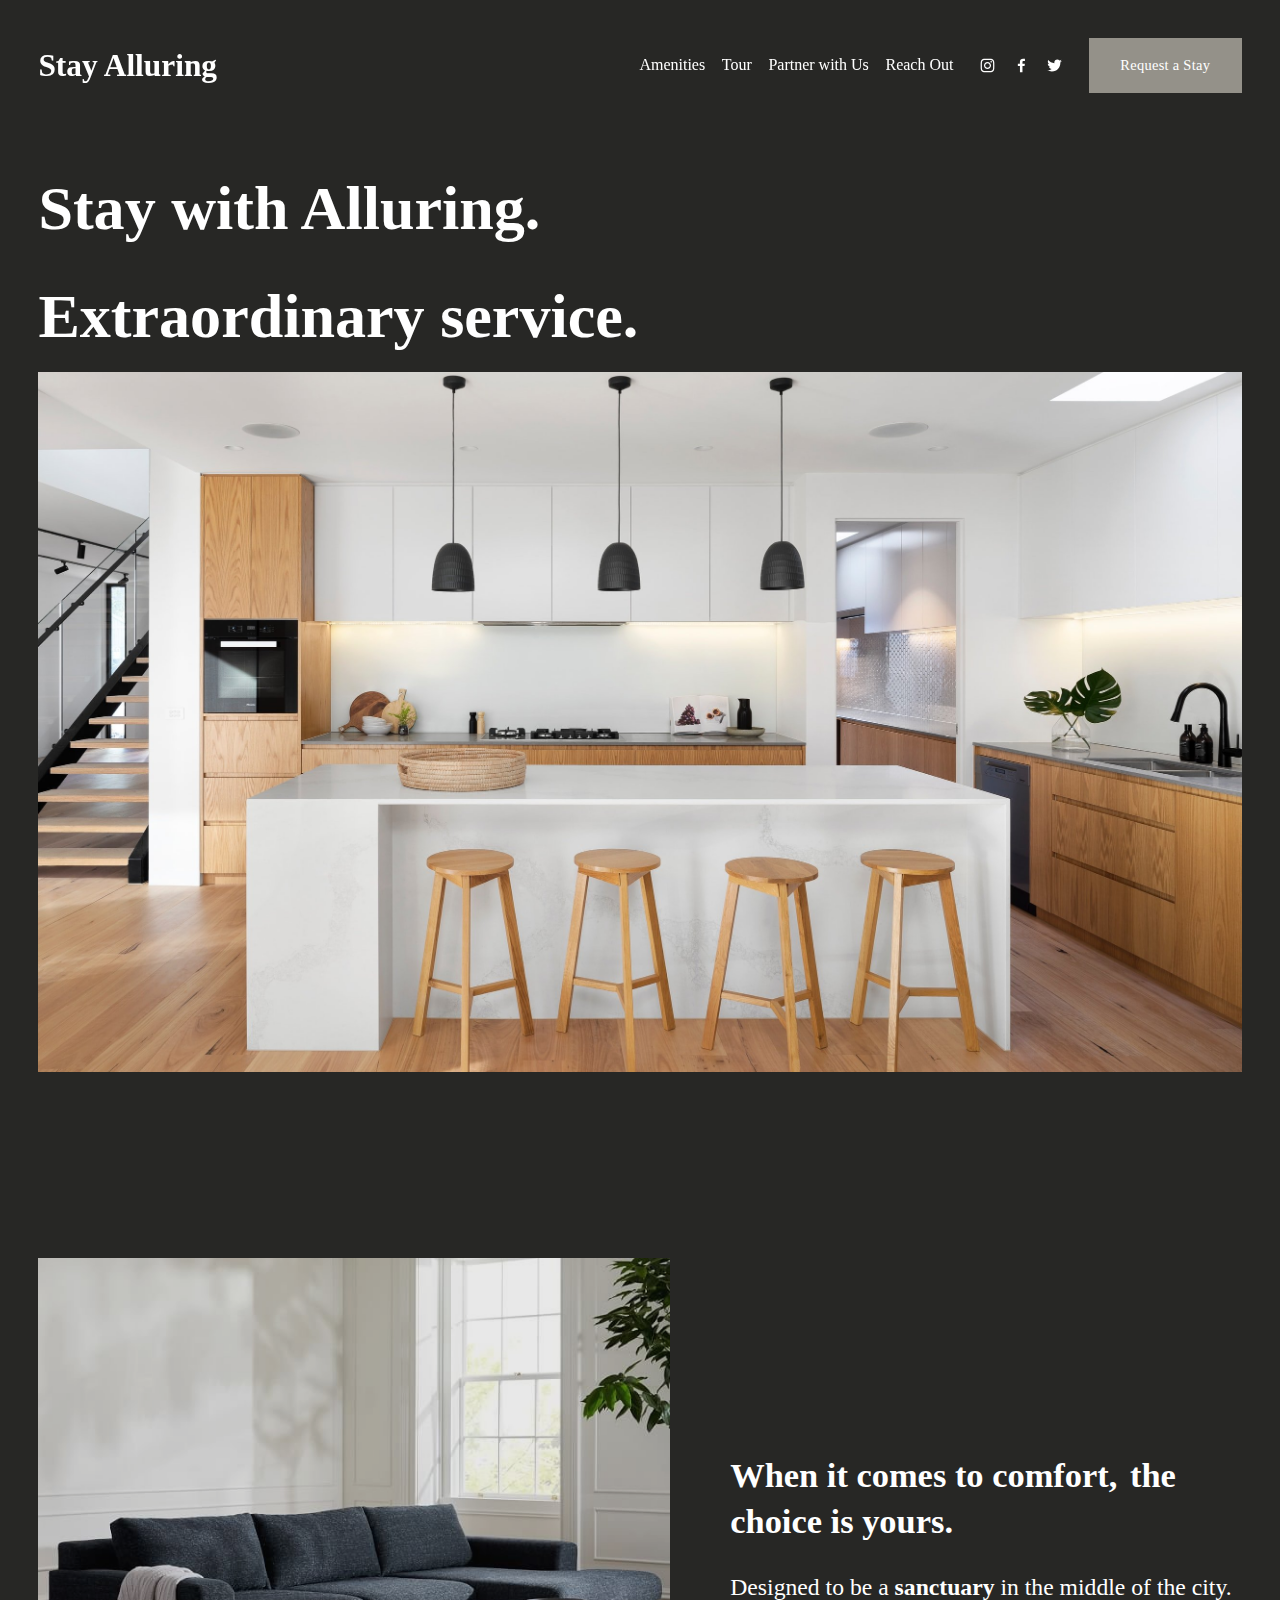
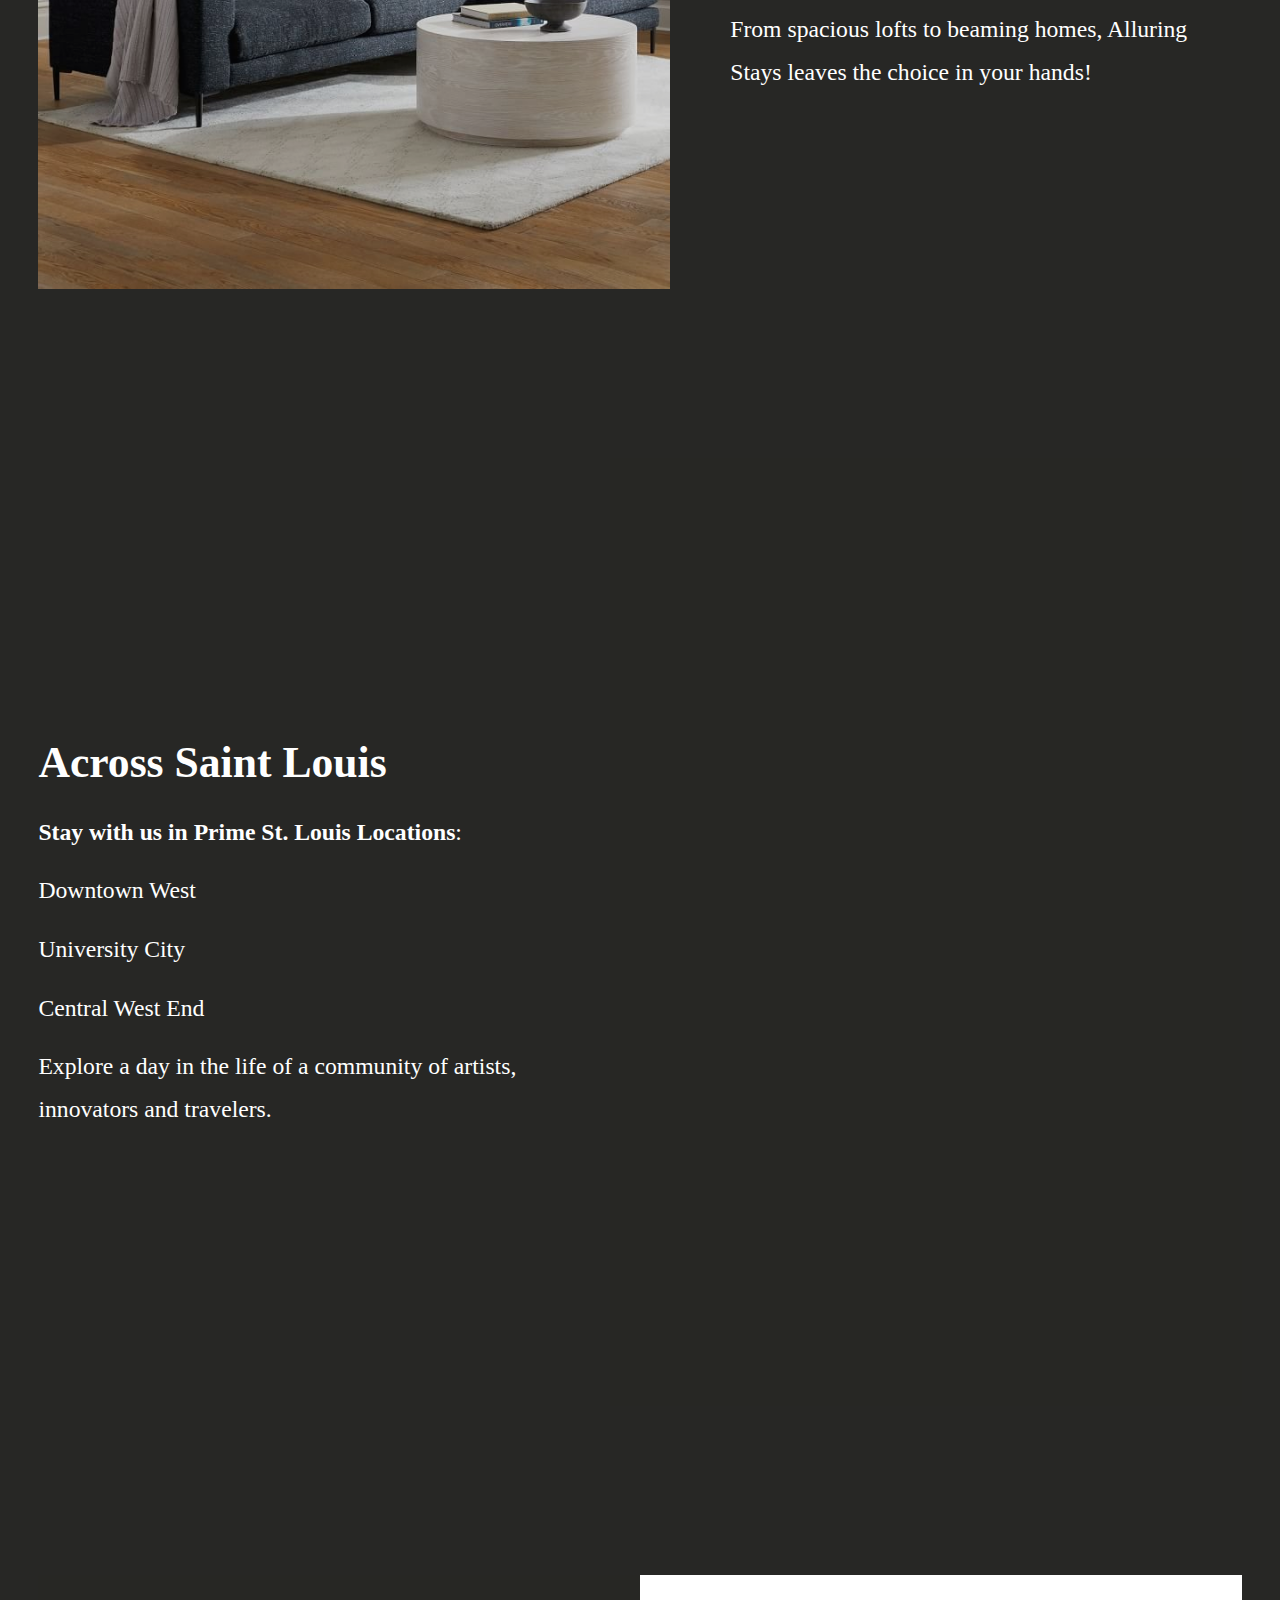
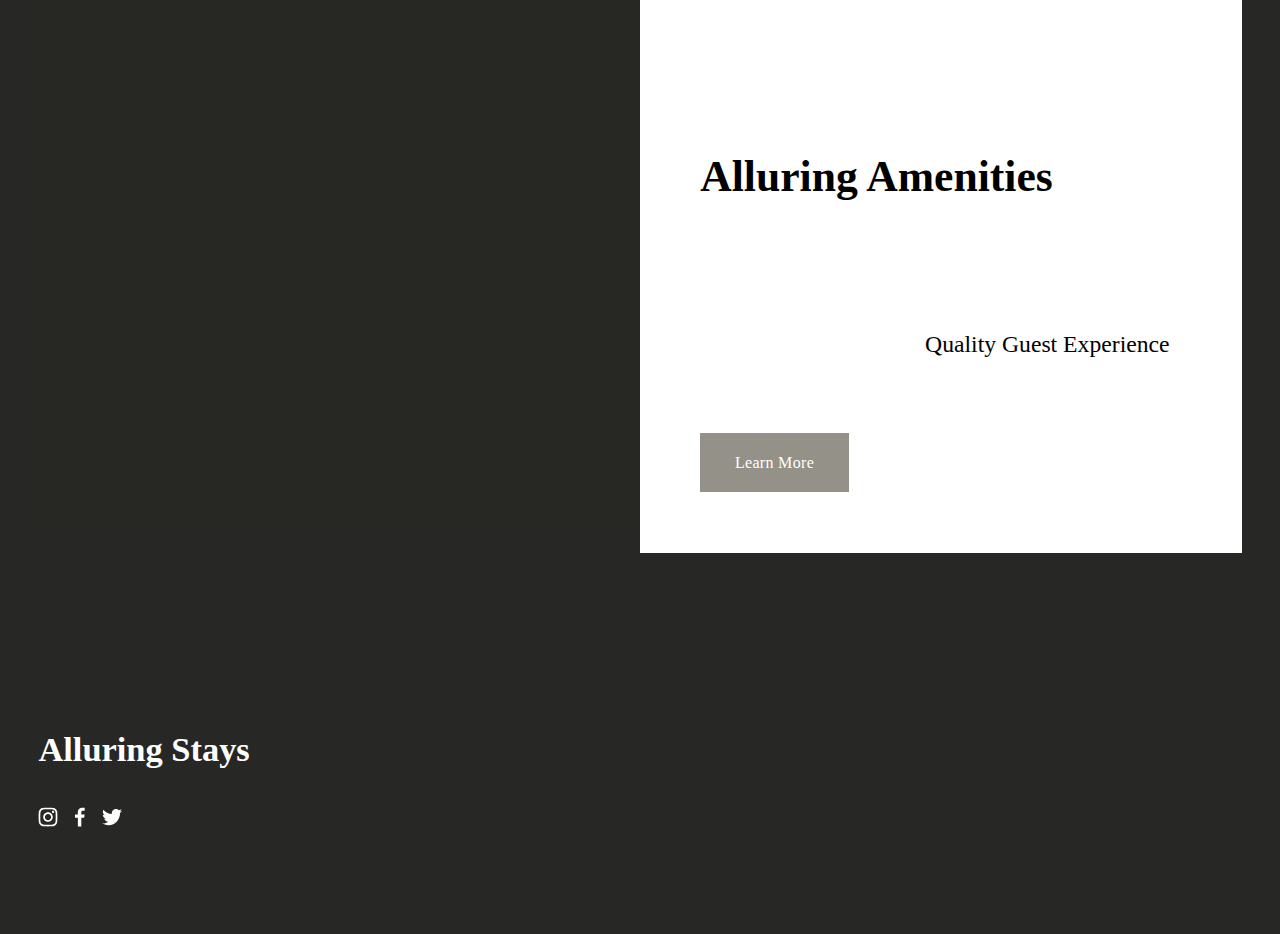
==== index.html @ cdf15f30 "first commit" ====
﻿<!DOCTYPE html>
<html
  xmlns:og="http://opengraphprotocol.org/schema/"
  xmlns:fb="http://www.facebook.com/2008/fbml"
  lang="en-US"
>
  <head>
    <meta http-equiv="X-UA-Compatible" content="IE=edge,chrome=1" />
    <meta name="viewport" content="width=device-width, initial-scale=1" />
    <!-- This is Squarespace. -->
    <!-- buffalo-octagon-pfx3 -->
    <!-- Removed by WebCopy -->
    <!--<base href="">-->
    <!-- Removed by WebCopy -->
    <meta charset="utf-8" />
    <title>Stay Alluring</title>
    <meta
      http-equiv="Accept-CH"
      content="Sec-CH-UA-Platform-Version, Sec-CH-UA-Model"
    />
    <link rel="icon" type="image/x-icon" href="universal/default-favicon.ico" />
    <link rel="canonical" href="index.htm" />
    <meta property="og:site_name" content="Stay Alluring" />
    <meta property="og:title" content="Stay Alluring" />
    <meta property="og:url" content="https://www.stayalluring.com" />
    <meta property="og:type" content="website" />
    <meta itemprop="name" content="Stay Alluring" />
    <meta itemprop="url" content="https://www.stayalluring.com" />
    <meta name="twitter:title" content="Stay Alluring" />
    <meta name="twitter:url" content="https://www.stayalluring.com" />
    <meta name="twitter:card" content="summary" />
    <meta name="description" content="" />
    <link rel="preconnect" href="index-1.htm" />
    <script
      type="text/javascript"
      src="ik/[base64].js"
    ></script>
    <script type="text/javascript">
      try {
        Typekit.load();
      } catch (e) {}
    </script>
    <script
      type="text/javascript"
      crossorigin="anonymous"
      defer="defer"
      nomodule="nomodule"
      src="%40sqs/polyfiller/1.6/legacy.js"
    ></script>
    <script
      type="text/javascript"
      crossorigin="anonymous"
      defer="defer"
      src="%40sqs/polyfiller/1.6/modern.js"
    ></script>
    <script type="text/javascript">
      SQUARESPACE_ROLLUPS = {};
    </script>
    <script>
      (function (rollups, name) {
        if (!rollups[name]) {
          rollups[name] = {};
        }
        rollups[name].js = [
          "//assets.squarespace.com/universal/scripts-compressed/extract-css-runtime-e6651e2bf68c00867f43-min.en-US.js",
        ];
      })(SQUARESPACE_ROLLUPS, "squarespace-extract_css_runtime");
    </script>
    <script
      crossorigin="anonymous"
      src="universal/scripts-compressed/extract-css-runtime-e6651e2bf68c00867f43-min.en-US.js"
      defer=""
    ></script>
    <script>
      (function (rollups, name) {
        if (!rollups[name]) {
          rollups[name] = {};
        }
        rollups[name].js = [
          "//assets.squarespace.com/universal/scripts-compressed/extract-css-moment-js-vendor-6f117db4eb7fd4392375-min.en-US.js",
        ];
      })(SQUARESPACE_ROLLUPS, "squarespace-extract_css_moment_js_vendor");
    </script>
    <script
      crossorigin="anonymous"
      src="universal/scripts-compressed/extract-css-moment-js-vendor-6f117db4eb7fd4392375-min.en-US.js"
      defer=""
    ></script>
    <script>
      (function (rollups, name) {
        if (!rollups[name]) {
          rollups[name] = {};
        }
        rollups[name].js = [
          "//assets.squarespace.com/universal/scripts-compressed/cldr-resource-pack-e94539391642d3b99900-min.en-US.js",
        ];
      })(SQUARESPACE_ROLLUPS, "squarespace-cldr_resource_pack");
    </script>
    <script
      crossorigin="anonymous"
      src="universal/scripts-compressed/cldr-resource-pack-e94539391642d3b99900-min.en-US.js"
      defer=""
    ></script>
    <script>
      (function (rollups, name) {
        if (!rollups[name]) {
          rollups[name] = {};
        }
        rollups[name].js = [
          "//assets.squarespace.com/universal/scripts-compressed/common-vendors-stable-3598b219a3c023c1915a-min.en-US.js",
        ];
      })(SQUARESPACE_ROLLUPS, "squarespace-common_vendors_stable");
    </script>
    <script
      crossorigin="anonymous"
      src="universal/scripts-compressed/common-vendors-stable-3598b219a3c023c1915a-min.en-US.js"
      defer=""
    ></script>
    <script>
      (function (rollups, name) {
        if (!rollups[name]) {
          rollups[name] = {};
        }
        rollups[name].js = [
          "//assets.squarespace.com/universal/scripts-compressed/common-vendors-180eaab5800ec79fc33e-min.en-US.js",
        ];
      })(SQUARESPACE_ROLLUPS, "squarespace-common_vendors");
    </script>
    <script
      crossorigin="anonymous"
      src="universal/scripts-compressed/common-vendors-180eaab5800ec79fc33e-min.en-US.js"
      defer=""
    ></script>
    <script>
      (function (rollups, name) {
        if (!rollups[name]) {
          rollups[name] = {};
        }
        rollups[name].js = [
          "//assets.squarespace.com/universal/scripts-compressed/common-bdca6ed81994522c15f5-min.en-US.js",
        ];
      })(SQUARESPACE_ROLLUPS, "squarespace-common");
    </script>
    <script
      crossorigin="anonymous"
      src="universal/scripts-compressed/common-bdca6ed81994522c15f5-min.en-US.js"
      defer=""
    ></script>
    <script>
      (function (rollups, name) {
        if (!rollups[name]) {
          rollups[name] = {};
        }
        rollups[name].js = [
          "//assets.squarespace.com/universal/scripts-compressed/performance-1897f8f717979f7b8107-min.en-US.js",
        ];
      })(SQUARESPACE_ROLLUPS, "squarespace-performance");
    </script>
    <script
      crossorigin="anonymous"
      src="universal/scripts-compressed/performance-1897f8f717979f7b8107-min.en-US.js"
      defer=""
    ></script>
    <script data-name="static-context">
      Static = window.Static || {};
      Static.SQUARESPACE_CONTEXT = {
        facebookAppId: "314192535267336",
        facebookApiVersion: "v6.0",
        rollups: {
          "squarespace-announcement-bar": {
            js: "//assets.squarespace.com/universal/scripts-compressed/announcement-bar-cc9b242dbfe400640d87-min.en-US.js",
          },
          "squarespace-audio-player": {
            css: "//assets.squarespace.com/universal/styles-compressed/audio-player-9fb16b1675c0ff315dae-min.en-US.css",
            js: "//assets.squarespace.com/universal/scripts-compressed/audio-player-2e2c8005e5a45144acfd-min.en-US.js",
          },
          "squarespace-blog-collection-list": {
            css: "//assets.squarespace.com/universal/styles-compressed/blog-collection-list-0106e2d3707028a62a85-min.en-US.css",
            js: "//assets.squarespace.com/universal/scripts-compressed/blog-collection-list-bb0683614c41f8a11085-min.en-US.js",
          },
          "squarespace-calendar-block-renderer": {
            css: "//assets.squarespace.com/universal/styles-compressed/calendar-block-renderer-0e361398b7723c9dc63e-min.en-US.css",
            js: "//assets.squarespace.com/universal/scripts-compressed/calendar-block-renderer-420f173018820a5cd3fe-min.en-US.js",
          },
          "squarespace-chartjs-helpers": {
            css: "//assets.squarespace.com/universal/styles-compressed/chartjs-helpers-e1c09c17d776634c0edc-min.en-US.css",
            js: "//assets.squarespace.com/universal/scripts-compressed/chartjs-helpers-50d4e6e8bb6adc82d5d1-min.en-US.js",
          },
          "squarespace-comments": {
            css: "//assets.squarespace.com/universal/styles-compressed/comments-24b74a0326eae0cd5049-min.en-US.css",
            js: "//assets.squarespace.com/universal/scripts-compressed/comments-20b8d8fa4be258ba9b0a-min.en-US.js",
          },
          "squarespace-custom-css-popup": {
            css: "//assets.squarespace.com/universal/styles-compressed/custom-css-popup-ccbe99d9b9365a904c2f-min.en-US.css",
            js: "//assets.squarespace.com/universal/scripts-compressed/custom-css-popup-f7e49fd62d0f8e21ac52-min.en-US.js",
          },
          "squarespace-dialog": {
            css: "//assets.squarespace.com/universal/styles-compressed/dialog-0e87500f7ac66c278b99-min.en-US.css",
            js: "//assets.squarespace.com/universal/scripts-compressed/dialog-d50611bb465fdf7103e6-min.en-US.js",
          },
          "squarespace-events-collection": {
            css: "//assets.squarespace.com/universal/styles-compressed/events-collection-0e361398b7723c9dc63e-min.en-US.css",
            js: "//assets.squarespace.com/universal/scripts-compressed/events-collection-6a9efb08629e5032d297-min.en-US.js",
          },
          "squarespace-form-rendering-utils": {
            js: "//assets.squarespace.com/universal/scripts-compressed/form-rendering-utils-cec2136ca9555f49cbb7-min.en-US.js",
          },
          "squarespace-forms": {
            css: "//assets.squarespace.com/universal/styles-compressed/forms-8d93ba2c12ff0765b64c-min.en-US.css",
            js: "//assets.squarespace.com/universal/scripts-compressed/forms-8ae795beeabf6845076c-min.en-US.js",
          },
          "squarespace-gallery-collection-list": {
            css: "//assets.squarespace.com/universal/styles-compressed/gallery-collection-list-0106e2d3707028a62a85-min.en-US.css",
            js: "//assets.squarespace.com/universal/scripts-compressed/gallery-collection-list-64b8938cf9ce62400835-min.en-US.js",
          },
          "squarespace-image-zoom": {
            css: "//assets.squarespace.com/universal/styles-compressed/image-zoom-0106e2d3707028a62a85-min.en-US.css",
            js: "//assets.squarespace.com/universal/scripts-compressed/image-zoom-84d849c1eade7a08d59e-min.en-US.js",
          },
          "squarespace-pinterest": {
            css: "//assets.squarespace.com/universal/styles-compressed/pinterest-0106e2d3707028a62a85-min.en-US.css",
            js: "//assets.squarespace.com/universal/scripts-compressed/pinterest-7673324a02479e417d94-min.en-US.js",
          },
          "squarespace-popup-overlay": {
            css: "//assets.squarespace.com/universal/styles-compressed/popup-overlay-b2bf7df4402e207cd72c-min.en-US.css",
            js: "//assets.squarespace.com/universal/scripts-compressed/popup-overlay-af4ecbe1c6d52e056d58-min.en-US.js",
          },
          "squarespace-product-quick-view": {
            css: "//assets.squarespace.com/universal/styles-compressed/product-quick-view-4aec27f1bd826750e9db-min.en-US.css",
            js: "//assets.squarespace.com/universal/scripts-compressed/product-quick-view-056c360a8828b187ce72-min.en-US.js",
          },
          "squarespace-products-collection-item-v2": {
            css: "//assets.squarespace.com/universal/styles-compressed/products-collection-item-v2-0106e2d3707028a62a85-min.en-US.css",
            js: "//assets.squarespace.com/universal/scripts-compressed/products-collection-item-v2-fc4cdbcf05cd6cd955d4-min.en-US.js",
          },
          "squarespace-products-collection-list-v2": {
            css: "//assets.squarespace.com/universal/styles-compressed/products-collection-list-v2-0106e2d3707028a62a85-min.en-US.css",
            js: "//assets.squarespace.com/universal/scripts-compressed/products-collection-list-v2-b9efee358f56ea8bf33b-min.en-US.js",
          },
          "squarespace-search-page": {
            css: "//assets.squarespace.com/universal/styles-compressed/search-page-dcc0462e30efbd6dc562-min.en-US.css",
            js: "//assets.squarespace.com/universal/scripts-compressed/search-page-c14aab6471cfad39d8f4-min.en-US.js",
          },
          "squarespace-search-preview": {
            js: "//assets.squarespace.com/universal/scripts-compressed/search-preview-4b2da4198730ee7f8660-min.en-US.js",
          },
          "squarespace-simple-liking": {
            css: "//assets.squarespace.com/universal/styles-compressed/simple-liking-a9eb87c1b73b199ce387-min.en-US.css",
            js: "//assets.squarespace.com/universal/scripts-compressed/simple-liking-177101dab03c3e13f3eb-min.en-US.js",
          },
          "squarespace-social-buttons": {
            css: "//assets.squarespace.com/universal/styles-compressed/social-buttons-98ee3a678d356d849b76-min.en-US.css",
            js: "//assets.squarespace.com/universal/scripts-compressed/social-buttons-7e5e88a633a9dd74f90d-min.en-US.js",
          },
          "squarespace-tourdates": {
            css: "//assets.squarespace.com/universal/styles-compressed/tourdates-0106e2d3707028a62a85-min.en-US.css",
            js: "//assets.squarespace.com/universal/scripts-compressed/tourdates-3379dcea85e3e37f623d-min.en-US.js",
          },
          "squarespace-website-overlays-manager": {
            css: "//assets.squarespace.com/universal/styles-compressed/website-overlays-manager-6dfb472f441e39d78b13-min.en-US.css",
            js: "//assets.squarespace.com/universal/scripts-compressed/website-overlays-manager-c722a9ad2cceaa887071-min.en-US.js",
          },
        },
        pageType: 2,
        website: {
          id: "6289b768195c3150826eab06",
          identifier: "buffalo-octagon-pfx3",
          websiteType: 1,
          contentModifiedOn: 1691187821043,
          cloneable: false,
          hasBeenCloneable: false,
          siteStatus: {},
          language: "en-US",
          timeZone: "America/Los_Angeles",
          machineTimeZoneOffset: -25200000,
          timeZoneOffset: -25200000,
          timeZoneAbbr: "PDT",
          siteTitle: "Stay Alluring",
          fullSiteTitle: "Stay Alluring",
          siteDescription: "",
          shareButtonOptions: {
            4: true,
            3: true,
            8: true,
            1: true,
            7: true,
            6: true,
            2: true,
          },
          authenticUrl: "https://www.stayalluring.com",
          internalUrl: "https://buffalo-octagon-pfx3.squarespace.com",
          baseUrl: "https://www.stayalluring.com",
          primaryDomain: "www.stayalluring.com",
          sslSetting: 3,
          isHstsEnabled: true,
          socialAccounts: [
            {
              serviceId: 64,
              screenname: "Instagram",
              addedOn: 1653192553249,
              profileUrl: "https://www.instagram.com/alluringstays/",
              iconEnabled: true,
              serviceName: "instagram-unauth",
            },
            {
              serviceId: 60,
              addedOn: 1653192553256,
              profileUrl: "https://www.facebook.com/squarespace",
              iconEnabled: true,
              serviceName: "facebook-unauth",
            },
            {
              serviceId: 62,
              addedOn: 1653192553261,
              profileUrl: "https://twitter.com/squarespace",
              iconEnabled: true,
              serviceName: "twitter-unauth",
            },
          ],
          typekitId: "",
          statsMigrated: false,
          imageMetadataProcessingEnabled: false,
          captchaSettings: { enabledForDonations: false },
          showOwnerLogin: false,
        },
        websiteSettings: {
          id: "6289b769195c3150826eab08",
          websiteId: "6289b768195c3150826eab06",
          subjects: [],
          country: "US",
          state: "NV",
          simpleLikingEnabled: true,
          popupOverlaySettings: { style: 1, enabledPages: [] },
          commentLikesAllowed: true,
          commentAnonAllowed: true,
          commentThreaded: true,
          commentApprovalRequired: false,
          commentAvatarsOn: true,
          commentSortType: 2,
          commentFlagThreshold: 0,
          commentFlagsAllowed: true,
          commentEnableByDefault: true,
          commentDisableAfterDaysDefault: 0,
          disqusShortname: "",
          commentsEnabled: false,
          storeSettings: {
            returnPolicy: null,
            termsOfService: null,
            privacyPolicy: null,
            expressCheckout: false,
            continueShoppingLinkUrl: "/",
            useLightCart: false,
            showNoteField: false,
            shippingCountryDefaultValue: "US",
            billToShippingDefaultValue: false,
            showShippingPhoneNumber: true,
            isShippingPhoneRequired: false,
            showBillingPhoneNumber: true,
            isBillingPhoneRequired: false,
            currenciesSupported: [
              "USD",
              "CAD",
              "GBP",
              "AUD",
              "EUR",
              "CHF",
              "NOK",
              "SEK",
              "DKK",
              "NZD",
              "SGD",
              "MXN",
              "HKD",
              "CZK",
              "ILS",
              "MYR",
              "RUB",
              "PHP",
              "PLN",
              "THB",
              "BRL",
              "ARS",
              "COP",
              "IDR",
              "INR",
              "JPY",
              "ZAR",
            ],
            defaultCurrency: "USD",
            selectedCurrency: "USD",
            measurementStandard: 1,
            showCustomCheckoutForm: false,
            checkoutPageMarketingOptInEnabled: true,
            enableMailingListOptInByDefault: false,
            sameAsRetailLocation: false,
            merchandisingSettings: {
              scarcityEnabledOnProductItems: false,
              scarcityEnabledOnProductBlocks: false,
              scarcityMessageType: "DEFAULT_SCARCITY_MESSAGE",
              scarcityThreshold: 10,
              multipleQuantityAllowedForServices: true,
              restockNotificationsEnabled: false,
              restockNotificationsSuccessText: "",
              restockNotificationsMailingListSignUpEnabled: false,
              relatedProductsEnabled: false,
              relatedProductsOrdering: "random",
              soldOutVariantsDropdownDisabled: false,
              productComposerOptedIn: false,
              productComposerABTestOptedOut: false,
              productReviewsEnabled: false,
            },
            minimumOrderSubtotalEnabled: false,
            minimumOrderSubtotal: { currency: "USD", value: "0.00" },
            isLive: false,
            multipleQuantityAllowedForServices: true,
          },
          useEscapeKeyToLogin: false,
          ssBadgeType: 1,
          ssBadgePosition: 4,
          ssBadgeVisibility: 1,
          ssBadgeDevices: 1,
          pinterestOverlayOptions: { mode: "disabled" },
          ampEnabled: false,
          userAccountsSettings: { loginAllowed: false, signupAllowed: false },
        },
        cookieSettings: {
          isCookieBannerEnabled: false,
          isRestrictiveCookiePolicyEnabled: false,
          isRestrictiveCookiePolicyAbsolute: false,
          cookieBannerText: "",
          cookieBannerTheme: "",
          cookieBannerVariant: "",
          cookieBannerPosition: "",
          cookieBannerCtaVariant: "",
          cookieBannerCtaText: "",
          cookieBannerAcceptType: "OPT_IN",
          cookieBannerOptOutCtaText: "",
          cookieBannerHasOptOut: false,
          cookieBannerHasManageCookies: true,
          cookieBannerManageCookiesLabel: "",
        },
        websiteCloneable: false,
        collection: {
          title: "Home",
          id: "6289b7b97d58ce00231c2260",
          fullUrl: "/",
          type: 10,
          permissionType: 1,
        },
        subscribed: false,
        appDomain: "squarespace.com",
        templateTweakable: true,
        tweakJSON: {
          "form-use-theme-colors": "false",
          "header-logo-height": "20px",
          "header-mobile-logo-max-height": "30px",
          "header-vert-padding": "3vw",
          "header-width": "Inset",
          maxPageWidth: "1400px",
          pagePadding: "3vw",
          "tweak-blog-alternating-side-by-side-image-aspect-ratio":
            "1:1 Square",
          "tweak-blog-alternating-side-by-side-image-spacing": "6%",
          "tweak-blog-alternating-side-by-side-meta-spacing": "20px",
          "tweak-blog-alternating-side-by-side-primary-meta": "Categories",
          "tweak-blog-alternating-side-by-side-read-more-spacing": "20px",
          "tweak-blog-alternating-side-by-side-secondary-meta": "Date",
          "tweak-blog-basic-grid-columns": "2",
          "tweak-blog-basic-grid-image-aspect-ratio": "3:2 Standard",
          "tweak-blog-basic-grid-image-spacing": "50px",
          "tweak-blog-basic-grid-meta-spacing": "37px",
          "tweak-blog-basic-grid-primary-meta": "Categories",
          "tweak-blog-basic-grid-read-more-spacing": "37px",
          "tweak-blog-basic-grid-secondary-meta": "Date",
          "tweak-blog-item-custom-width": "75",
          "tweak-blog-item-show-author-profile": "true",
          "tweak-blog-item-width": "Medium",
          "tweak-blog-masonry-columns": "2",
          "tweak-blog-masonry-horizontal-spacing": "30px",
          "tweak-blog-masonry-image-spacing": "20px",
          "tweak-blog-masonry-meta-spacing": "20px",
          "tweak-blog-masonry-primary-meta": "Categories",
          "tweak-blog-masonry-read-more-spacing": "20px",
          "tweak-blog-masonry-secondary-meta": "Date",
          "tweak-blog-masonry-vertical-spacing": "30px",
          "tweak-blog-side-by-side-image-aspect-ratio": "1:1 Square",
          "tweak-blog-side-by-side-image-spacing": "6%",
          "tweak-blog-side-by-side-meta-spacing": "20px",
          "tweak-blog-side-by-side-primary-meta": "Categories",
          "tweak-blog-side-by-side-read-more-spacing": "20px",
          "tweak-blog-side-by-side-secondary-meta": "Date",
          "tweak-blog-single-column-image-spacing": "50px",
          "tweak-blog-single-column-meta-spacing": "30px",
          "tweak-blog-single-column-primary-meta": "Categories",
          "tweak-blog-single-column-read-more-spacing": "30px",
          "tweak-blog-single-column-secondary-meta": "Date",
          "tweak-events-stacked-show-thumbnails": "true",
          "tweak-events-stacked-thumbnail-size": "3:2 Standard",
          "tweak-fixed-header": "false",
          "tweak-fixed-header-style": "Basic",
          "tweak-global-animations-animation-curve": "ease",
          "tweak-global-animations-animation-delay": "0.1s",
          "tweak-global-animations-animation-duration": "0.1s",
          "tweak-global-animations-animation-style": "fade",
          "tweak-global-animations-animation-type": "none",
          "tweak-global-animations-complexity-level": "detailed",
          "tweak-global-animations-enabled": "false",
          "tweak-portfolio-grid-basic-custom-height": "50",
          "tweak-portfolio-grid-overlay-custom-height": "50",
          "tweak-portfolio-hover-follow-acceleration": "10%",
          "tweak-portfolio-hover-follow-animation-duration": "Medium",
          "tweak-portfolio-hover-follow-animation-type": "Fade",
          "tweak-portfolio-hover-follow-delimiter": "Forward Slash",
          "tweak-portfolio-hover-follow-front": "false",
          "tweak-portfolio-hover-follow-layout": "Inline",
          "tweak-portfolio-hover-follow-size": "75",
          "tweak-portfolio-hover-follow-text-spacing-x": "1.5",
          "tweak-portfolio-hover-follow-text-spacing-y": "1.5",
          "tweak-portfolio-hover-static-animation-duration": "Medium",
          "tweak-portfolio-hover-static-animation-type": "Scale Up",
          "tweak-portfolio-hover-static-delimiter": "Forward Slash",
          "tweak-portfolio-hover-static-front": "false",
          "tweak-portfolio-hover-static-layout": "Stacked",
          "tweak-portfolio-hover-static-size": "75",
          "tweak-portfolio-hover-static-text-spacing-x": "1.5",
          "tweak-portfolio-hover-static-text-spacing-y": "1.5",
          "tweak-portfolio-index-background-animation-duration": "Medium",
          "tweak-portfolio-index-background-animation-type": "Fade",
          "tweak-portfolio-index-background-custom-height": "50",
          "tweak-portfolio-index-background-delimiter": "None",
          "tweak-portfolio-index-background-height": "Large",
          "tweak-portfolio-index-background-horizontal-alignment": "Center",
          "tweak-portfolio-index-background-link-format": "Stacked",
          "tweak-portfolio-index-background-persist": "false",
          "tweak-portfolio-index-background-vertical-alignment": "Middle",
          "tweak-portfolio-index-background-width": "Full",
          "tweak-product-basic-item-click-action": "None",
          "tweak-product-basic-item-gallery-aspect-ratio":
            "3:4 Three-Four (Vertical)",
          "tweak-product-basic-item-gallery-design": "Slideshow",
          "tweak-product-basic-item-gallery-width": "50%",
          "tweak-product-basic-item-hover-action": "None",
          "tweak-product-basic-item-image-spacing": "3vw",
          "tweak-product-basic-item-image-zoom-factor": "2",
          "tweak-product-basic-item-product-variant-display": "Dropdown",
          "tweak-product-basic-item-thumbnail-placement": "Side",
          "tweak-product-basic-item-variant-picker-layout": "Dropdowns",
          "tweak-products-add-to-cart-button": "false",
          "tweak-products-columns": "2",
          "tweak-products-gutter-column": "2vw",
          "tweak-products-gutter-row": "2vw",
          "tweak-products-header-text-alignment": "Middle",
          "tweak-products-image-aspect-ratio": "1:1 Square",
          "tweak-products-image-text-spacing": "0.5vw",
          "tweak-products-mobile-columns": "1",
          "tweak-products-text-alignment": "Left",
          "tweak-products-width": "Full",
          "tweak-transparent-header": "true",
        },
        templateId: "5c5a519771c10ba3470d8101",
        templateVersion: "7.1",
        pageFeatures: [1, 2, 4],
        gmRenderKey: "QUl6YVN5Q0JUUk9xNkx1dkZfSUUxcjQ2LVQ0QWVUU1YtMGQ3bXk4",
        templateScriptsRootUrl:
          "https://static1.squarespace.com/static/vta/5c5a519771c10ba3470d8101/scripts/",
        betaFeatureFlags: [
          "toggle_preview_new_shortcut",
          "accounting_orders_sync",
          "campaigns_new_image_layout_picker",
          "order_status_page_checkout_landing_enabled",
          "crm_product_contacts_use_mfe",
          "pages_panel_v3_search_bar",
          "member_areas_feature",
          "campaigns_discount_section_in_blasts",
          "commerce_clearpay",
          "scripts_defer",
          "marketing_landing_page",
          "hideable_header_footer_for_courses",
          "commerce_paywall_renewal_notifications",
          "nested_categories_migration_enabled",
          "hideable_header_footer_for_videos",
          "override_block_styles",
          "hideable_header_footer",
          "commerce_subscription_renewal_notifications",
          "campaigns_global_uc_ab",
          "crm_redesign_phase_1",
          "commerce_site_visitor_metrics",
          "unify_edit_mode_p2",
          "supports_versioned_template_assets",
          "fluid_engine_clean_up_grid_contextual_change",
          "pdp_subs_otp_visitor_site",
          "fluid_engine",
          "hide_header_footer_beta",
          "background_art_onboarding",
          "new_stacked_index",
          "campaigns_thumbnail_layout",
          "customer_accounts_email_verification",
          "send_local_pickup_ready_email",
          "commsplat_forms_visitor_profile",
          "google_consent_v2",
          "themes",
          "commerce_etsy_product_import",
          "campaigns_discount_section_in_automations",
          "nested_categories",
          "digital_products_personal_plan_access",
          "collection_typename_switching",
          "is_feature_gate_refresh_enabled",
          "visitor_react_forms",
          "customer_account_creation_recaptcha",
          "commerce_order_status_access",
          "enable_css_variable_tweaks",
          "website_fonts",
          "hideable_header_footer_for_memberareas",
          "commerce_etsy_shipping_import",
          "pdp_subs_otp_buttons",
          "campaigns_import_discounts",
          "i18n_beta_website_locales",
        ],
        videoAssetsFeatureFlags: [
          "mux-data-video-collection",
          "mux-data-course-collection",
        ],
        impersonatedSession: false,
        tzData: {
          zones: [[-480, "US", "P%sT", null]],
          rules: {
            US: [
              [1967, 2006, null, "Oct", "lastSun", "2:00", "0", "S"],
              [1987, 2006, null, "Apr", "Sun>=1", "2:00", "1:00", "D"],
              [2007, "max", null, "Mar", "Sun>=8", "2:00", "1:00", "D"],
              [2007, "max", null, "Nov", "Sun>=1", "2:00", "0", "S"],
            ],
          },
        },
        showAnnouncementBar: false,
        recaptchaEnterpriseContext: {
          recaptchaEnterpriseSiteKey:
            "6LdDFQwjAAAAAPigEvvPgEVbb7QBm-TkVJdDTlAv",
        },
        i18nContext: {
          timeZoneData: { id: "America/Los_Angeles", name: "Pacific Time" },
        },
        env: "PRODUCTION",
      };
    </script>
    <script type="application/ld+json">
      {
        "url": "https://www.stayalluring.com",
        "name": "Stay Alluring",
        "description": "",
        "@context": "http://schema.org",
        "@type": "WebSite"
      }
    </script>
    <link
      rel="stylesheet"
      type="text/css"
      href="static/versioned-site-css/6289b768195c3150826eab06/18/5c5a519771c10ba3470d8101/6289b769195c3150826eab24/1529/site.css"
    />
    <script>
      Static.COOKIE_BANNER_CAPABLE = true;
    </script>
    <!-- End of Squarespace Headers -->

    <link
      rel="stylesheet"
      type="text/css"
      href="static/vta/5c5a519771c10ba3470d8101/versioned-assets/1716308142457-NTLQBPORVVYGYH5NWZVQ/static.css"
    />
  </head>

  <body
    id="collection-6289b7b97d58ce00231c2260"
    class="primary-button-style-solid primary-button-shape-square secondary-button-style-solid secondary-button-shape-square tertiary-button-style-solid tertiary-button-shape-square form-field-style-solid form-field-shape-square form-field-border-all form-field-checkbox-type-icon form-field-checkbox-fill-solid form-field-checkbox-color-inverted form-field-checkbox-shape-square form-field-checkbox-layout-stack form-field-radio-type-icon form-field-radio-fill-solid form-field-radio-color-normal form-field-radio-shape-pill form-field-radio-layout-stack form-field-survey-fill-solid form-field-survey-color-normal form-field-survey-shape-pill form-field-hover-focus-outline form-submit-button-style-label header-overlay-alignment-center header-width-inset tweak-transparent-header tweak-fixed-header-style-basic tweak-blog-alternating-side-by-side-width-full tweak-blog-alternating-side-by-side-image-aspect-ratio-11-square tweak-blog-alternating-side-by-side-text-alignment-left tweak-blog-alternating-side-by-side-read-more-style-show tweak-blog-alternating-side-by-side-image-text-alignment-middle tweak-blog-alternating-side-by-side-delimiter-bullet tweak-blog-alternating-side-by-side-meta-position-top tweak-blog-alternating-side-by-side-primary-meta-categories tweak-blog-alternating-side-by-side-secondary-meta-date tweak-blog-alternating-side-by-side-excerpt-show tweak-blog-basic-grid-width-full tweak-blog-basic-grid-image-aspect-ratio-32-standard tweak-blog-basic-grid-text-alignment-left tweak-blog-basic-grid-delimiter-bullet tweak-blog-basic-grid-image-placement-above tweak-blog-basic-grid-read-more-style-show tweak-blog-basic-grid-primary-meta-categories tweak-blog-basic-grid-secondary-meta-date tweak-blog-basic-grid-excerpt-show tweak-blog-item-width-medium tweak-blog-item-text-alignment-left tweak-blog-item-meta-position-above-title tweak-blog-item-show-categories tweak-blog-item-show-date tweak-blog-item-show-author-name tweak-blog-item-show-author-profile tweak-blog-item-delimiter-bullet tweak-blog-masonry-width-full tweak-blog-masonry-text-alignment-left tweak-blog-masonry-primary-meta-categories tweak-blog-masonry-secondary-meta-date tweak-blog-masonry-meta-position-top tweak-blog-masonry-read-more-style-show tweak-blog-masonry-delimiter-space tweak-blog-masonry-image-placement-above tweak-blog-masonry-excerpt-show tweak-blog-side-by-side-width-full tweak-blog-side-by-side-image-placement-left tweak-blog-side-by-side-image-aspect-ratio-11-square tweak-blog-side-by-side-primary-meta-categories tweak-blog-side-by-side-secondary-meta-date tweak-blog-side-by-side-meta-position-top tweak-blog-side-by-side-text-alignment-left tweak-blog-side-by-side-image-text-alignment-middle tweak-blog-side-by-side-read-more-style-show tweak-blog-side-by-side-delimiter-bullet tweak-blog-side-by-side-excerpt-show tweak-blog-single-column-width-full tweak-blog-single-column-text-alignment-center tweak-blog-single-column-image-placement-above tweak-blog-single-column-delimiter-bullet tweak-blog-single-column-read-more-style-show tweak-blog-single-column-primary-meta-categories tweak-blog-single-column-secondary-meta-date tweak-blog-single-column-meta-position-top tweak-blog-single-column-content-full-post tweak-events-stacked-width-full tweak-events-stacked-height-large tweak-events-stacked-show-thumbnails tweak-events-stacked-thumbnail-size-32-standard tweak-events-stacked-date-style-with-text tweak-events-stacked-show-time tweak-events-stacked-show-location tweak-events-stacked-show-excerpt tweak-global-animations-complexity-level-detailed tweak-global-animations-animation-style-fade tweak-global-animations-animation-type-none tweak-global-animations-animation-curve-ease tweak-portfolio-grid-basic-width-full tweak-portfolio-grid-basic-height-large tweak-portfolio-grid-basic-image-aspect-ratio-11-square tweak-portfolio-grid-basic-text-alignment-left tweak-portfolio-grid-basic-hover-effect-fade tweak-portfolio-grid-overlay-width-full tweak-portfolio-grid-overlay-height-large tweak-portfolio-grid-overlay-image-aspect-ratio-11-square tweak-portfolio-grid-overlay-text-placement-center tweak-portfolio-grid-overlay-show-text-after-hover tweak-portfolio-index-background-link-format-stacked tweak-portfolio-index-background-width-full tweak-portfolio-index-background-height-large tweak-portfolio-index-background-vertical-alignment-middle tweak-portfolio-index-background-horizontal-alignment-center tweak-portfolio-index-background-delimiter-none tweak-portfolio-index-background-animation-type-fade tweak-portfolio-index-background-animation-duration-medium tweak-portfolio-hover-follow-layout-inline tweak-portfolio-hover-follow-delimiter-forward-slash tweak-portfolio-hover-follow-animation-type-fade tweak-portfolio-hover-follow-animation-duration-medium tweak-portfolio-hover-static-layout-stacked tweak-portfolio-hover-static-delimiter-forward-slash tweak-portfolio-hover-static-animation-type-scale-up tweak-portfolio-hover-static-animation-duration-medium tweak-product-basic-item-product-variant-display-dropdown tweak-product-basic-item-product-subscription-display-radio tweak-product-basic-item-product-subscription-border-shape-square tweak-product-basic-item-width-full tweak-product-basic-item-gallery-aspect-ratio-34-three-four-vertical tweak-product-basic-item-text-alignment-left tweak-product-basic-item-navigation-breadcrumbs tweak-product-basic-item-description-position-below-price tweak-product-basic-item-description-position-mobile-below-add-to-cart-button tweak-product-basic-item-content-alignment-top tweak-product-basic-item-gallery-design-slideshow tweak-product-basic-item-gallery-placement-left tweak-product-basic-item-thumbnail-placement-side tweak-product-basic-item-click-action-none tweak-product-basic-item-hover-action-none tweak-product-basic-item-variant-picker-layout-dropdowns tweak-product-basic-item-add-to-cart-standalone tweak-product-basic-item-add-to-cart-mobile-standalone tweak-products-width-full tweak-products-image-aspect-ratio-11-square tweak-products-text-alignment-left tweak-products-price-show tweak-products-nested-category-type-top tweak-products-category-title tweak-products-header-text-alignment-middle tweak-products-breadcrumbs image-block-poster-text-alignment-left image-block-card-content-position-center image-block-card-text-alignment-left image-block-overlap-content-position-center image-block-overlap-text-alignment-left image-block-collage-content-position-center image-block-collage-text-alignment-left image-block-stack-text-alignment-left hide-opentable-icons opentable-style-dark tweak-product-quick-view-button-style-floating tweak-product-quick-view-button-position-bottom tweak-product-quick-view-lightbox-excerpt-display-truncate tweak-product-quick-view-lightbox-show-arrows tweak-product-quick-view-lightbox-show-close-button tweak-product-quick-view-lightbox-controls-weight-light native-currency-code-usd collection-type-page collection-6289b7b97d58ce00231c2260 collection-layout-default homepage mobile-style-available sqs-seven-one show-pdp-subs-otp pdp_subs_otp_buttons_enabled"
    tabindex="-1"
  >
    <div id="siteWrapper" class="clearfix site-wrapper">
      <div id="floatingCart" class="floating-cart hidden">
        <a
          href="cart.html"
          class="icon icon--stroke icon--fill icon--cart sqs-custom-cart"
        >
          <span class="Cart-inner">
            <svg
              class="icon icon--cart"
              width="61"
              height="49"
              viewbox="0 0 61 49"
            >
              <path
                fill-rule="evenodd"
                clip-rule="evenodd"
                d="M0.5 2C0.5 1.17157 1.17157 0.5 2 0.5H13.6362C14.3878 0.5 15.0234 1.05632 15.123 1.80135L16.431 11.5916H59C59.5122 11.5916 59.989 11.8529 60.2645 12.2847C60.54 12.7165 60.5762 13.2591 60.3604 13.7236L50.182 35.632C49.9361 36.1614 49.4054 36.5 48.8217 36.5H18.0453C17.2937 36.5 16.6581 35.9437 16.5585 35.1987L12.3233 3.5H2C1.17157 3.5 0.5 2.82843 0.5 2ZM16.8319 14.5916L19.3582 33.5H47.8646L56.6491 14.5916H16.8319Z"
              ></path>
              <path d="M18.589 35H49.7083L60 13H16L18.589 35Z"></path>
              <path
                d="M21 49C23.2091 49 25 47.2091 25 45C25 42.7909 23.2091 41 21 41C18.7909 41 17 42.7909 17 45C17 47.2091 18.7909 49 21 49Z"
              ></path>
              <path
                d="M45 49C47.2091 49 49 47.2091 49 45C49 42.7909 47.2091 41 45 41C42.7909 41 41 42.7909 41 45C41 47.2091 42.7909 49 45 49Z"
              ></path>
            </svg>

            <div class="legacy-cart icon-cart-quantity">
              <span class="sqs-cart-quantity">0</span>
            </div>
          </span>
        </a>
      </div>

      <header
        data-test="header"
        id="header"
        class="header theme-col--primary"
        data-section-theme=""
        data-controller="Header"
        data-current-styles='{
"layout": "navRight",
"action": {
"href": "/request-a-stay",
"buttonText": "Request a Stay",
"newWindow": false
},
"showSocial": true,
"socialOptions": {
"socialBorderShape": "none",
"socialBorderStyle": "outline",
"socialBorderThickness": {
"unit": "px",
"value": 1.0
}
},
"menuOverlayAnimation": "fade",
"cartStyle": "cart",
"cartText": "Cart",
"showEmptyCartState": true,
"cartOptions": {
"iconType": "solid-7",
"cartBorderShape": "none",
"cartBorderStyle": "outline",
"cartBorderThickness": {
"unit": "px",
"value": 1.0
}
},
"showButton": true,
"showCart": false,
"showAccountLogin": true,
"headerStyle": "dynamic",
"languagePicker": {
"enabled": false,
"iconEnabled": false,
"iconType": "globe",
"flagShape": "shiny",
"languageFlags": [ ]
},
"mobileOptions": {
"layout": "logoLeftNavRight",
"menuIcon": "doubleLineHamburger",
"menuIconOptions": {
"style": "doubleLineHamburger",
"thickness": {
"unit": "px",
"value": 1.0
}
}
},
"dynamicOptions": {
"border": {
"enabled": false,
"position": "allSides",
"thickness": {
"unit": "px",
"value": 4.0
},
"color": {
"type": "SITE_PALETTE_COLOR",
"sitePaletteColor": {
"colorName": "black",
"alphaModifier": 1.0
}
}
}
},
"solidOptions": {
"headerOpacity": {
"unit": "%",
"value": 100.0
},
"border": {
"enabled": false,
"position": "allSides",
"thickness": {
"unit": "px",
"value": 4.0
},
"color": {
"type": "SITE_PALETTE_COLOR",
"sitePaletteColor": {
"colorName": "black",
"alphaModifier": 1.0
}
}
},
"dropShadow": {
"enabled": false,
"blur": {
"unit": "px",
"value": 30.0
},
"spread": {
"unit": "px",
"value": 0.0
},
"distance": {
"unit": "px",
"value": 0.0
},
"color": {
"type": "SITE_PALETTE_COLOR",
"sitePaletteColor": {
"colorName": "black",
"alphaModifier": 1.0
}
}
},
"blurBackground": {
"enabled": false,
"blurRadius": {
"unit": "px",
"value": 12.0
}
},
"backgroundColor": {
"type": "SITE_PALETTE_COLOR",
"sitePaletteColor": {
"colorName": "white",
"alphaModifier": 1.0
}
},
"navigationColor": {
"type": "SITE_PALETTE_COLOR",
"sitePaletteColor": {
"colorName": "black",
"alphaModifier": 1.0
}
}
},
"gradientOptions": {
"gradientType": "faded",
"headerOpacity": {
"unit": "%",
"value": 90.0
},
"border": {
"enabled": false,
"position": "allSides",
"thickness": {
"unit": "px",
"value": 4.0
},
"color": {
"type": "SITE_PALETTE_COLOR",
"sitePaletteColor": {
"colorName": "black",
"alphaModifier": 1.0
}
}
},
"dropShadow": {
"enabled": false,
"blur": {
"unit": "px",
"value": 30.0
},
"spread": {
"unit": "px",
"value": 0.0
},
"distance": {
"unit": "px",
"value": 0.0
},
"color": {
"type": "SITE_PALETTE_COLOR",
"sitePaletteColor": {
"colorName": "black",
"alphaModifier": 1.0
}
}
},
"blurBackground": {
"enabled": false,
"blurRadius": {
"unit": "px",
"value": 12.0
}
},
"backgroundColor": {
"type": "SITE_PALETTE_COLOR",
"sitePaletteColor": {
"colorName": "white",
"alphaModifier": 1.0
}
},
"navigationColor": {
"type": "SITE_PALETTE_COLOR",
"sitePaletteColor": {
"colorName": "black",
"alphaModifier": 1.0
}
}
},
"dropShadowOptions": {
"enabled": false,
"blur": {
"unit": "px",
"value": 12.0
},
"spread": {
"unit": "px",
"value": 0.0
},
"distance": {
"unit": "px",
"value": 12.0
}
},
"borderOptions": {
"enabled": false,
"position": "allSides",
"thickness": {
"unit": "px",
"value": 4.0
},
"color": {
"type": "SITE_PALETTE_COLOR",
"sitePaletteColor": {
"colorName": "black",
"alphaModifier": 1.0
}
}
},
"showPromotedElement": false,
"buttonVariant": "primary",
"blurBackground": {
"enabled": false,
"blurRadius": {
"unit": "px",
"value": 12.0
}
},
"headerOpacity": {
"unit": "%",
"value": 100.0
}
}'
        data-section-id="header"
        data-header-style="dynamic"
        data-language-picker='{
"enabled": false,
"iconEnabled": false,
"iconType": "globe",
"flagShape": "shiny",
"languageFlags": [ ]
}'
        data-first-focusable-element=""
        tabindex="-1"
        style="
          --headerBorderColor: hsla(var(--black-hsl), 1);

          --solidHeaderBackgroundColor: hsla(var(--white-hsl), 1);

          --solidHeaderNavigationColor: hsla(var(--black-hsl), 1);

          --gradientHeaderBackgroundColor: hsla(var(--white-hsl), 1);

          --gradientHeaderNavigationColor: hsla(var(--black-hsl), 1);
        "
      >
        <div class="sqs-announcement-bar-dropzone"></div>

        <div class="header-announcement-bar-wrapper">
          <a href="#page" class="header-skip-link sqs-button-element--primary">
            Skip to Content
          </a>

          <style>
            @supports (-webkit-backdrop-filter: none) or (backdrop-filter: none) {
              .header-blur-background {
              }
            }
          </style>
          <div
            class="header-border"
            data-header-style="dynamic"
            data-header-usability-enabled="true"
            data-header-border="false"
            data-test="header-border"
            style="border-width: 0px !important"
          ></div>
          <div
            class="header-dropshadow"
            data-header-style="dynamic"
            data-header-usability-enabled="true"
            data-header-dropshadow="false"
            data-test="header-dropshadow"
            style=""
          ></div>

          <div
            class="header-inner container--fluid header-mobile-layout-logo-left-nav-right header-layout-nav-right"
            style="padding: 0"
            data-test="header-inner"
          >
            <!-- Background -->
            <div class="header-background theme-bg--primary"></div>

            <div class="header-display-desktop" data-content-field="site-title">
              <!-- Social -->

              <!-- Title and nav wrapper -->
              <div class="header-title-nav-wrapper">
                <!-- Title -->

                <div class="header-title" data-animation-role="header-element">
                  <div class="header-title-text">
                    <a
                      id="site-title"
                      href="index.html"
                      data-animation-role="header-element"
                      >Stay Alluring</a
                    >
                  </div>
                </div>

                <!-- Nav -->
                <div class="header-nav">
                  <div class="header-nav-wrapper">
                    <nav class="header-nav-list">
                      <div class="header-nav-item header-nav-item--collection">
                        <a
                          href="amenities.html"
                          data-animation-role="header-element"
                        >
                          Amenities
                        </a>
                      </div>

                      <div class="header-nav-item header-nav-item--collection">
                        <a
                          href="tour.html"
                          data-animation-role="header-element"
                        >
                          Tour
                        </a>
                      </div>

                      <div class="header-nav-item header-nav-item--collection">
                        <a
                          href="about-1.html"
                          data-animation-role="header-element"
                        >
                          Partner with Us
                        </a>
                      </div>

                      <div class="header-nav-item header-nav-item--collection">
                        <a
                          href="contact.html"
                          data-animation-role="header-element"
                        >
                          Reach Out
                        </a>
                      </div>
                    </nav>
                  </div>
                </div>
              </div>

              <!-- Actions -->
              <div class="header-actions header-actions--right">
                <div
                  class="header-actions-action header-actions-action--social"
                >
                  <a
                    class="icon icon--fill header-icon header-icon-border-shape-none header-icon-border-style-outline"
                    href="https://www.instagram.com/alluringstays/"
                    target="_blank"
                    aria-label="Instagram"
                  >
                    <svg viewbox="23 23 64 64">
                      <use
                        xlink:href="#instagram-unauth-icon"
                        width="110"
                        height="110"
                      ></use>
                    </svg>
                  </a>

                  <a
                    class="icon icon--fill header-icon header-icon-border-shape-none header-icon-border-style-outline"
                    href="https://www.facebook.com/squarespace"
                    target="_blank"
                    aria-label="facebook-unauth"
                  >
                    <svg viewbox="23 23 64 64">
                      <use
                        xlink:href="#facebook-unauth-icon"
                        width="110"
                        height="110"
                      ></use>
                    </svg>
                  </a>

                  <a
                    class="icon icon--fill header-icon header-icon-border-shape-none header-icon-border-style-outline"
                    href="https://twitter.com/squarespace"
                    target="_blank"
                    aria-label="twitter-unauth"
                  >
                    <svg viewbox="23 23 64 64">
                      <use
                        xlink:href="#twitter-unauth-icon"
                        width="110"
                        height="110"
                      ></use>
                    </svg>
                  </a>
                </div>

                <div class="showOnMobile"></div>

                <div class="showOnDesktop"></div>

                <div
                  class="header-actions-action header-actions-action--cta"
                  data-animation-role="header-element"
                >
                  <a
                    class="btn btn--border theme-btn--primary-inverse sqs-button-element--primary"
                    href="request-a-stay.html"
                  >
                    Request a Stay
                  </a>
                </div>
              </div>

              <style>
                .top-bun,
                .patty,
                .bottom-bun {
                  height: 1px;
                }
              </style>

              <!-- Burger -->
              <div
                class="header-burger menu-overlay-has-visible-non-navigation-items"
                data-animation-role="header-element"
              >
                <button
                  class="header-burger-btn burger"
                  data-test="header-burger"
                >
                  <span
                    hidden=""
                    class="js-header-burger-open-title visually-hidden"
                    >Open Menu</span
                  >
                  <span
                    hidden=""
                    class="js-header-burger-close-title visually-hidden"
                    >Close Menu</span
                  >
                  <div class="burger-box">
                    <div
                      class="burger-inner header-menu-icon-doubleLineHamburger"
                    >
                      <div class="top-bun"></div>
                      <div class="patty"></div>
                      <div class="bottom-bun"></div>
                    </div>
                  </div>
                </button>
              </div>
            </div>
            <div class="header-display-mobile" data-content-field="site-title">
              <!-- Social -->

              <!-- Title and nav wrapper -->
              <div class="header-title-nav-wrapper">
                <!-- Title -->

                <div class="header-title" data-animation-role="header-element">
                  <div class="header-title-text">
                    <a
                      id="site-title"
                      href="index.htm"
                      data-animation-role="header-element"
                      >Stay Alluring</a
                    >
                  </div>
                </div>

                <!-- Nav -->
                <div class="header-nav">
                  <div class="header-nav-wrapper">
                    <nav class="header-nav-list">
                      <div class="header-nav-item header-nav-item--collection">
                        <a
                          href="amenities.html"
                          data-animation-role="header-element"
                        >
                          Amenities
                        </a>
                      </div>

                      <div class="header-nav-item header-nav-item--collection">
                        <a
                          href="tour.html"
                          data-animation-role="header-element"
                        >
                          Tour
                        </a>
                      </div>

                      <div class="header-nav-item header-nav-item--collection">
                        <a
                          href="about-1.html"
                          data-animation-role="header-element"
                        >
                          Partner with Us
                        </a>
                      </div>

                      <div class="header-nav-item header-nav-item--collection">
                        <a
                          href="contact.html"
                          data-animation-role="header-element"
                        >
                          Reach Out
                        </a>
                      </div>
                    </nav>
                  </div>
                </div>
              </div>

              <!-- Actions -->
              <div class="header-actions header-actions--right">
                <div
                  class="header-actions-action header-actions-action--social"
                >
                  <a
                    class="icon icon--fill header-icon header-icon-border-shape-none header-icon-border-style-outline"
                    href="https://www.instagram.com/alluringstays/"
                    target="_blank"
                    aria-label="Instagram"
                  >
                    <svg viewbox="23 23 64 64">
                      <use
                        xlink:href="#instagram-unauth-icon"
                        width="110"
                        height="110"
                      ></use>
                    </svg>
                  </a>

                  <a
                    class="icon icon--fill header-icon header-icon-border-shape-none header-icon-border-style-outline"
                    href="https://www.facebook.com/squarespace"
                    target="_blank"
                    aria-label="facebook-unauth"
                  >
                    <svg viewbox="23 23 64 64">
                      <use
                        xlink:href="#facebook-unauth-icon"
                        width="110"
                        height="110"
                      ></use>
                    </svg>
                  </a>

                  <a
                    class="icon icon--fill header-icon header-icon-border-shape-none header-icon-border-style-outline"
                    href="https://twitter.com/squarespace"
                    target="_blank"
                    aria-label="twitter-unauth"
                  >
                    <svg viewbox="23 23 64 64">
                      <use
                        xlink:href="#twitter-unauth-icon"
                        width="110"
                        height="110"
                      ></use>
                    </svg>
                  </a>
                </div>

                <div class="showOnMobile"></div>

                <div class="showOnDesktop"></div>

                <div
                  class="header-actions-action header-actions-action--cta"
                  data-animation-role="header-element"
                >
                  <a
                    class="btn btn--border theme-btn--primary-inverse sqs-button-element--primary"
                    href="request-a-stay.html"
                  >
                    Request a Stay
                  </a>
                </div>
              </div>

              <style>
                .top-bun,
                .patty,
                .bottom-bun {
                  height: 1px;
                }
              </style>

              <!-- Burger -->
              <div
                class="header-burger menu-overlay-has-visible-non-navigation-items"
                data-animation-role="header-element"
              >
                <button
                  class="header-burger-btn burger"
                  data-test="header-burger"
                >
                  <span
                    hidden=""
                    class="js-header-burger-open-title visually-hidden"
                    >Open Menu</span
                  >
                  <span
                    hidden=""
                    class="js-header-burger-close-title visually-hidden"
                    >Close Menu</span
                  >
                  <div class="burger-box">
                    <div
                      class="burger-inner header-menu-icon-doubleLineHamburger"
                    >
                      <div class="top-bun"></div>
                      <div class="patty"></div>
                      <div class="bottom-bun"></div>
                    </div>
                  </div>
                </button>
              </div>
            </div>
          </div>
        </div>
        <!-- (Mobile) Menu Navigation -->
        <div
          class="header-menu header-menu--folder-list"
          data-section-theme=""
          data-current-styles='{
"layout": "navRight",
"action": {
"href": "/request-a-stay",
"buttonText": "Request a Stay",
"newWindow": false
},
"showSocial": true,
"socialOptions": {
"socialBorderShape": "none",
"socialBorderStyle": "outline",
"socialBorderThickness": {
"unit": "px",
"value": 1.0
}
},
"menuOverlayAnimation": "fade",
"cartStyle": "cart",
"cartText": "Cart",
"showEmptyCartState": true,
"cartOptions": {
"iconType": "solid-7",
"cartBorderShape": "none",
"cartBorderStyle": "outline",
"cartBorderThickness": {
"unit": "px",
"value": 1.0
}
},
"showButton": true,
"showCart": false,
"showAccountLogin": true,
"headerStyle": "dynamic",
"languagePicker": {
"enabled": false,
"iconEnabled": false,
"iconType": "globe",
"flagShape": "shiny",
"languageFlags": [ ]
},
"mobileOptions": {
"layout": "logoLeftNavRight",
"menuIcon": "doubleLineHamburger",
"menuIconOptions": {
"style": "doubleLineHamburger",
"thickness": {
"unit": "px",
"value": 1.0
}
}
},
"dynamicOptions": {
"border": {
"enabled": false,
"position": "allSides",
"thickness": {
"unit": "px",
"value": 4.0
},
"color": {
"type": "SITE_PALETTE_COLOR",
"sitePaletteColor": {
"colorName": "black",
"alphaModifier": 1.0
}
}
}
},
"solidOptions": {
"headerOpacity": {
"unit": "%",
"value": 100.0
},
"border": {
"enabled": false,
"position": "allSides",
"thickness": {
"unit": "px",
"value": 4.0
},
"color": {
"type": "SITE_PALETTE_COLOR",
"sitePaletteColor": {
"colorName": "black",
"alphaModifier": 1.0
}
}
},
"dropShadow": {
"enabled": false,
"blur": {
"unit": "px",
"value": 30.0
},
"spread": {
"unit": "px",
"value": 0.0
},
"distance": {
"unit": "px",
"value": 0.0
},
"color": {
"type": "SITE_PALETTE_COLOR",
"sitePaletteColor": {
"colorName": "black",
"alphaModifier": 1.0
}
}
},
"blurBackground": {
"enabled": false,
"blurRadius": {
"unit": "px",
"value": 12.0
}
},
"backgroundColor": {
"type": "SITE_PALETTE_COLOR",
"sitePaletteColor": {
"colorName": "white",
"alphaModifier": 1.0
}
},
"navigationColor": {
"type": "SITE_PALETTE_COLOR",
"sitePaletteColor": {
"colorName": "black",
"alphaModifier": 1.0
}
}
},
"gradientOptions": {
"gradientType": "faded",
"headerOpacity": {
"unit": "%",
"value": 90.0
},
"border": {
"enabled": false,
"position": "allSides",
"thickness": {
"unit": "px",
"value": 4.0
},
"color": {
"type": "SITE_PALETTE_COLOR",
"sitePaletteColor": {
"colorName": "black",
"alphaModifier": 1.0
}
}
},
"dropShadow": {
"enabled": false,
"blur": {
"unit": "px",
"value": 30.0
},
"spread": {
"unit": "px",
"value": 0.0
},
"distance": {
"unit": "px",
"value": 0.0
},
"color": {
"type": "SITE_PALETTE_COLOR",
"sitePaletteColor": {
"colorName": "black",
"alphaModifier": 1.0
}
}
},
"blurBackground": {
"enabled": false,
"blurRadius": {
"unit": "px",
"value": 12.0
}
},
"backgroundColor": {
"type": "SITE_PALETTE_COLOR",
"sitePaletteColor": {
"colorName": "white",
"alphaModifier": 1.0
}
},
"navigationColor": {
"type": "SITE_PALETTE_COLOR",
"sitePaletteColor": {
"colorName": "black",
"alphaModifier": 1.0
}
}
},
"dropShadowOptions": {
"enabled": false,
"blur": {
"unit": "px",
"value": 12.0
},
"spread": {
"unit": "px",
"value": 0.0
},
"distance": {
"unit": "px",
"value": 12.0
}
},
"borderOptions": {
"enabled": false,
"position": "allSides",
"thickness": {
"unit": "px",
"value": 4.0
},
"color": {
"type": "SITE_PALETTE_COLOR",
"sitePaletteColor": {
"colorName": "black",
"alphaModifier": 1.0
}
}
},
"showPromotedElement": false,
"buttonVariant": "primary",
"blurBackground": {
"enabled": false,
"blurRadius": {
"unit": "px",
"value": 12.0
}
},
"headerOpacity": {
"unit": "%",
"value": 100.0
}
}'
          data-section-id="overlay-nav"
          data-show-account-login="true"
          data-test="header-menu"
        >
          <div class="header-menu-bg theme-bg--primary"></div>
          <div class="header-menu-nav">
            <nav class="header-menu-nav-list">
              <div data-folder="root" class="header-menu-nav-folder">
                <div class="header-menu-nav-folder-content">
                  <!-- Menu Navigation -->
                  <div class="header-menu-nav-wrapper">
                    <div
                      class="container header-menu-nav-item header-menu-nav-item--collection"
                    >
                      <a href="amenities.html">
                        <div class="header-menu-nav-item-content">
                          Amenities
                        </div>
                      </a>
                    </div>

                    <div
                      class="container header-menu-nav-item header-menu-nav-item--collection"
                    >
                      <a href="tour.html">
                        <div class="header-menu-nav-item-content">Tour</div>
                      </a>
                    </div>

                    <div
                      class="container header-menu-nav-item header-menu-nav-item--collection"
                    >
                      <a href="about-1.html">
                        <div class="header-menu-nav-item-content">
                          Partner with Us
                        </div>
                      </a>
                    </div>

                    <div
                      class="container header-menu-nav-item header-menu-nav-item--collection"
                    >
                      <a href="contact.html">
                        <div class="header-menu-nav-item-content">
                          Reach Out
                        </div>
                      </a>
                    </div>
                  </div>
                </div>

                <div class="header-menu-actions social-accounts">
                  <div
                    class="header-menu-actions-action header-menu-actions-action--social mobile"
                  >
                    <a
                      class="icon icon--lg icon--fill header-icon header-icon-border-shape-none header-icon-border-style-outline"
                      href="https://www.instagram.com/alluringstays/"
                      target="_blank"
                      aria-label="Instagram"
                    >
                      <svg viewbox="23 23 64 64">
                        <use
                          xlink:href="#instagram-unauth-icon"
                          width="110"
                          height="110"
                        ></use>
                      </svg>
                    </a>
                  </div>

                  <div
                    class="header-menu-actions-action header-menu-actions-action--social mobile"
                  >
                    <a
                      class="icon icon--lg icon--fill header-icon header-icon-border-shape-none header-icon-border-style-outline"
                      href="https://www.facebook.com/squarespace"
                      target="_blank"
                      aria-label="facebook-unauth"
                    >
                      <svg viewbox="23 23 64 64">
                        <use
                          xlink:href="#facebook-unauth-icon"
                          width="110"
                          height="110"
                        ></use>
                      </svg>
                    </a>
                  </div>

                  <div
                    class="header-menu-actions-action header-menu-actions-action--social mobile"
                  >
                    <a
                      class="icon icon--lg icon--fill header-icon header-icon-border-shape-none header-icon-border-style-outline"
                      href="https://twitter.com/squarespace"
                      target="_blank"
                      aria-label="twitter-unauth"
                    >
                      <svg viewbox="23 23 64 64">
                        <use
                          xlink:href="#twitter-unauth-icon"
                          width="110"
                          height="110"
                        ></use>
                      </svg>
                    </a>
                  </div>
                </div>

                <div class="header-menu-cta">
                  <a
                    class="theme-btn--primary btn sqs-button-element--primary"
                    href="request-a-stay.html"
                  >
                    Request a Stay
                  </a>
                </div>
              </div>
            </nav>
          </div>
        </div>
      </header>

      <main id="page" class="container" role="main">
        <article
          class="sections"
          id="sections"
          data-page-sections="6289b7b97d58ce00231c225f"
        >
          <section
            data-test="page-section"
            data-section-theme=""
            class="page-section layout-engine-section background-width--full-bleed section-height--small content-width--wide horizontal-alignment--left vertical-alignment--top"
            data-section-id="6289b7b97d58ce00231c2262"
            data-controller="SectionWrapperController"
            data-current-styles='{
"imageOverlayOpacity": 0.15,
"backgroundWidth": "background-width--full-bleed",
"sectionHeight": "section-height--small",
"customSectionHeight": 30,
"horizontalAlignment": "horizontal-alignment--left",
"verticalAlignment": "vertical-alignment--top",
"contentWidth": "content-width--wide",
"sectionTheme": "",
"sectionAnimation": "none",
"backgroundMode": "image"
}'
            data-current-context='{
"video": {
"playbackSpeed": 0.5,
"filter": 1,
"filterStrength": 0,
"zoom": 0,
"videoSourceProvider": "none"
},
"backgroundImageId": null,
"backgroundMediaEffect": null,
"divider": null,
"typeName": "page"
}'
            data-animation="none"
          >
            <div class="section-border">
              <div class="section-background"></div>
            </div>
            <div class="content-wrapper" style="">
              <div class="content">
                <div
                  class="sqs-layout sqs-grid-12 columns-12"
                  data-type="page-section"
                  id="page-section-6289b7b97d58ce00231c2262"
                >
                  <div class="row sqs-row">
                    <div class="col sqs-col-12 span-12">
                      <div class="row sqs-row">
                        <div class="col sqs-col-9 span-9">
                          <div
                            class="sqs-block html-block sqs-block-html"
                            data-block-type="2"
                            data-border-radii='&#123;"topLeft":&#123;"unit":"px","value":0.0&#125;,"topRight":&#123;"unit":"px","value":0.0&#125;,"bottomLeft":&#123;"unit":"px","value":0.0&#125;,"bottomRight":&#123;"unit":"px","value":0.0&#125;&#125;'
                            id="block-3bd4a13c76a5a087dfe7"
                          >
                            <div class="sqs-block-content">
                              <div class="sqs-html-content">
                                <h1>
                                  Stay with Alluring.
                                </h1>
                                <h1>
                                  Extraordinary service.
                                </h1>
                              </div>
                            </div>
                          </div>
                        </div>
                        <div class="col sqs-col-3 span-3">
                          <div
                            class="sqs-block spacer-block sqs-block-spacer sized vsize-1"
                            data-block-type="21"
                            id="block-bfafad82a9294d143c02"
                          >
                            <div class="sqs-block-content">&nbsp;</div>
                          </div>
                        </div>
                      </div>
                      <div
                        class="sqs-block image-block sqs-block-image"
                        data-aspect-ratio="58.180300500834726"
                        data-block-type="5"
                        id="block-c5e46de7815532b7a4fd"
                      >
                        <div class="sqs-block-content">
                          <div
                            class="image-block-outer-wrapper layout-caption-below design-layout-inline combination-animation-none individual-animation-none individual-text-animation-none"
                            data-test="image-block-inline-outer-wrapper"
                          >
                            <figure
                              class="sqs-block-image-figure intrinsic"
                              style="max-width: 2500px"
                            >
                              <div
                                class="image-block-wrapper"
                                data-animation-role="image"
                              >
                                <div
                                  class="sqs-image-shape-container-element has-aspect-ratio"
                                  style="
                                    position: relative;

                                    padding-bottom: 58.180301666259766%;

                                    overflow: hidden;
                                    -webkit-mask-image: -webkit-radial-gradient(
                                      white,
                                      black
                                    );
                                  "
                                >
                                  <img
                                    data-stretch="false"
                                    data-src="https://images.squarespace-cdn.com/content/v1/6289b768195c3150826eab06/1653195782167-7GVZ8HOKVRVJ3YR85BY3/unsplash-image-TRCJ-87Yoh0.jpg"
                                    data-image="https://images.squarespace-cdn.com/content/v1/6289b768195c3150826eab06/1653195782167-7GVZ8HOKVRVJ3YR85BY3/unsplash-image-TRCJ-87Yoh0.jpg"
                                    data-image-dimensions="2500x1667"
                                    data-image-focal-point="0.5,0.5"
                                    alt=""
                                    data-load="false"
                                    elementtiming="system-image-block"
                                    src="content/v1/6289b768195c3150826eab06/1653195782167-7GVZ8HOKVRVJ3YR85BY3/unsplash-image-TRCJ-87Yoh0.jpg"
                                    width="2500"
                                    height="1667"
                                    alt=""
                                    sizes="(max-width: 640px) 100vw, (max-width: 767px) 100vw, 100vw"
                                    style="
                                      display: block;
                                      object-fit: cover;
                                      width: 100%;
                                      height: 100%;
                                      object-position: 50% 50%;
                                    "
                                    onload='this.classList.add("loaded")'
                                    srcset="content/v1/6289b768195c3150826eab06/1653195782167-7GVZ8HOKVRVJ3YR85BY3/unsplash-image-TRCJ-87Yoh0-1.jpg 100w?format=100w 100w, content/v1/6289b768195c3150826eab06/1653195782167-7GVZ8HOKVRVJ3YR85BY3/unsplash-image-TRCJ-87Yoh0-2.jpg 300wg?format=300w 300w, content/v1/6289b768195c3150826eab06/1653195782167-7GVZ8HOKVRVJ3YR85BY3/unsplash-image-TRCJ-87Yoh0-3.jpg 500wg?format=500w 500w, content/v1/6289b768195c3150826eab06/1653195782167-7GVZ8HOKVRVJ3YR85BY3/unsplash-image-TRCJ-87Yoh0-4.jpg 750wg?format=750w 750w, content/v1/6289b768195c3150826eab06/1653195782167-7GVZ8HOKVRVJ3YR85BY3/unsplash-image-TRCJ-87Yoh0-5.jpg 1000wg?format=1000w 1000w, content/v1/6289b768195c3150826eab06/1653195782167-7GVZ8HOKVRVJ3YR85BY3/unsplash-image-TRCJ-87Yoh0-6.jpg 1500wg?format=1500w 1500w, content/v1/6289b768195c3150826eab06/1653195782167-7GVZ8HOKVRVJ3YR85BY3/unsplash-image-TRCJ-87Yoh0-7.jpg 2500wg?format=2500w 2500w"
                                    loading="lazy"
                                    decoding="async"
                                    data-loader="sqs"
                                  />
                                </div>
                              </div>
                            </figure>
                          </div>
                        </div>
                      </div>
                    </div>
                  </div>
                </div>
              </div>
            </div>
          </section>

          <section
            data-test="page-section"
            data-section-theme=""
            class="page-section layout-engine-section background-width--full-bleed section-height--medium content-width--wide horizontal-alignment--center vertical-alignment--middle"
            data-section-id="6289b7b97d58ce00231c2264"
            data-controller="SectionWrapperController"
            data-current-styles='{
"imageOverlayOpacity": 0.15,
"backgroundWidth": "background-width--full-bleed",
"sectionHeight": "section-height--medium",
"horizontalAlignment": "horizontal-alignment--center",
"verticalAlignment": "vertical-alignment--middle",
"contentWidth": "content-width--wide",
"customContentWidth": 100,
"sectionTheme": "",
"sectionAnimation": "none",
"backgroundMode": "image"
}'
            data-current-context='{
"video": {
"playbackSpeed": 0.5,
"filter": 1,
"filterStrength": 0,
"zoom": 0,
"videoSourceProvider": "none"
},
"backgroundImageId": null,
"backgroundMediaEffect": null,
"divider": null,
"typeName": "page"
}'
            data-animation="none"
          >
            <div class="section-border">
              <div class="section-background"></div>
            </div>
            <div class="content-wrapper" style="">
              <div class="content">
                <div
                  class="sqs-layout sqs-grid-12 columns-12"
                  data-type="page-section"
                  id="page-section-6289b7b97d58ce00231c2264"
                >
                  <div class="row sqs-row">
                    <div class="col sqs-col-12 span-12">
                      <div
                        class="sqs-block image-block sqs-block-image"
                        data-block-type="5"
                        id="block-5183ee9caec4c9dd6a99"
                      >
                        <div class="sqs-block-content">
                          <figure
                            class="sqs-block-image-figure image-block-outer-wrapper image-block-v2 design-layout-card combination-animation-reveal individual-animation-none individual-text-animation-none image-position-left image-linked"
                            data-scrolled=""
                            data-test="image-block-v2-outer-wrapper"
                          >
                            <div class="intrinsic">
                              <div
                                class="image-inset"
                                data-animation-role="image"
                                data-description=""
                                data-animation-override=""
                              >
                                <div
                                  class="sqs-image-shape-container-element content-fit"
                                  style="
                                    position: relative;
                                    overflow: hidden;
                                    -webkit-mask-image: -webkit-radial-gradient(
                                      white,
                                      black
                                    );
                                  "
                                >
                                  <img
                                    data-stretch="false"
                                    data-src="https://images.squarespace-cdn.com/content/v1/6289b768195c3150826eab06/97e52d6f-cd2a-41f0-b5a7-a06c8b6528de/harper-2-piece-chaise-sectional-107-118-in-stock-ready-to--o.jpg"
                                    data-image="https://images.squarespace-cdn.com/content/v1/6289b768195c3150826eab06/97e52d6f-cd2a-41f0-b5a7-a06c8b6528de/harper-2-piece-chaise-sectional-107-118-in-stock-ready-to--o.jpg"
                                    data-image-dimensions="710x710"
                                    data-image-focal-point="0.5,0.5"
                                    alt=""
                                    data-load="false"
                                    elementtiming="system-image-block"
                                    src="content/v1/6289b768195c3150826eab06/97e52d6f-cd2a-41f0-b5a7-a06c8b6528de/harper-2-piece-chaise-sectional-107-118-in-stock-ready-to--o.jpg"
                                    width="710"
                                    height="710"
                                    alt=""
                                    sizes="(max-width: 640px) 100vw, (max-width: 767px) 100vw, 100vw"
                                    style="display: block; object-fit: contain"
                                    onload='this.classList.add("loaded")'
                                    srcset="content/v1/6289b768195c3150826eab06/97e52d6f-cd2a-41f0-b5a7-a06c8b6528de/harper-2-piece-chaise-sectional-107-118-in-stock-ready-to--o-1.jpg 100w?format=100w 100w, content/v1/6289b768195c3150826eab06/97e52d6f-cd2a-41f0-b5a7-a06c8b6528de/harper-2-piece-chaise-sectional-107-118-in-stock-ready-to--o-2.jpg 300wg?format=300w 300w, content/v1/6289b768195c3150826eab06/97e52d6f-cd2a-41f0-b5a7-a06c8b6528de/harper-2-piece-chaise-sectional-107-118-in-stock-ready-to--o-3.jpg 500wg?format=500w 500w, content/v1/6289b768195c3150826eab06/97e52d6f-cd2a-41f0-b5a7-a06c8b6528de/harper-2-piece-chaise-sectional-107-118-in-stock-ready-to--o-4.jpg 750wg?format=750w 750w, content/v1/6289b768195c3150826eab06/97e52d6f-cd2a-41f0-b5a7-a06c8b6528de/harper-2-piece-chaise-sectional-107-118-in-stock-ready-to--o-5.jpg 1000wg?format=1000w 1000w, content/v1/6289b768195c3150826eab06/97e52d6f-cd2a-41f0-b5a7-a06c8b6528de/harper-2-piece-chaise-sectional-107-118-in-stock-ready-to--o-6.jpg 1500wg?format=1500w 1500w, content/v1/6289b768195c3150826eab06/97e52d6f-cd2a-41f0-b5a7-a06c8b6528de/harper-2-piece-chaise-sectional-107-118-in-stock-ready-to--o-7.jpg 2500wg?format=2500w 2500w"
                                    loading="lazy"
                                    decoding="async"
                                    data-loader="sqs"
                                  />

                                  <div
                                    class="image-overlay"
                                    style="
                                      overflow: hidden;
                                      -webkit-mask-image: -webkit-radial-gradient(
                                        white,
                                        black
                                      );
                                    "
                                  ></div>
                                </div>
                              </div>
                            </div>

                            <figcaption
                              class="image-card-wrapper"
                              data-width-ratio=""
                            >
                              <div
                                class="image-card sqs-dynamic-text-container"
                              >
                                <div class="image-title-wrapper">
                                  <div
                                    class="image-title sqs-dynamic-text"
                                    data-animation-override=""
                                  >
                                    <h3 >
                                      When it comes to comfort,
                                    </h3>
                                    <p
                                      class=""
                                      data-rte-preserve-empty="true"
                                      style="white-space: pre-wrap"
                                    ></p>
                                    <h3 >
                                      the choice is yours.
                                    </h3>
                                  </div>
                                </div>

                                <div class="image-subtitle-wrapper">
                                  <div
                                    class="image-subtitle sqs-dynamic-text"
                                    data-animation-override=""
                                  >
                                    <p
                                      class="sqsrte-large"
                                      
                                    >
                                      Designed to be a
                                      <strong>sanctuary</strong> in the middle
                                      of the city. From spacious lofts to
                                      beaming homes, Alluring Stays leaves the
                                      choice in your hands!
                                    </p>
                                  </div>
                                </div>
                              </div>
                            </figcaption>
                          </figure>
                        </div>
                      </div>
                    </div>
                  </div>
                </div>
              </div>
            </div>
          </section>

          <section
            data-test="page-section"
            data-section-theme=""
            class="page-section layout-engine-section background-width--full-bleed section-height--medium content-width--wide horizontal-alignment--center vertical-alignment--middle"
            data-section-id="6289b7b97d58ce00231c2266"
            data-controller="SectionWrapperController"
            data-current-styles='{
"imageOverlayOpacity": 0.15,
"backgroundWidth": "background-width--full-bleed",
"sectionHeight": "section-height--medium",
"horizontalAlignment": "horizontal-alignment--center",
"verticalAlignment": "vertical-alignment--middle",
"contentWidth": "content-width--wide",
"customContentWidth": 100,
"sectionAnimation": "none",
"backgroundMode": "image"
}'
            data-current-context='{
"video": {
"playbackSpeed": 0.5,
"filter": 1,
"filterStrength": 0,
"zoom": 0,
"videoSourceProvider": "none"
},
"backgroundImageId": null,
"backgroundMediaEffect": null,
"divider": null,
"typeName": "page"
}'
            data-animation="none"
          >
            <div class="section-border">
              <div class="section-background"></div>
            </div>
            <div class="content-wrapper" style="">
              <div class="content">
                <div
                  class="sqs-layout sqs-grid-12 columns-12"
                  data-type="page-section"
                  id="page-section-6289b7b97d58ce00231c2266"
                >
                  <div class="row sqs-row">
                    <div class="col sqs-col-12 span-12">
                      <div
                        class="sqs-block image-block sqs-block-image"
                        data-block-type="5"
                        id="block-a4436a7ffe1a9e2e01fa"
                      >
                        <div class="sqs-block-content">
                          <figure
                            class="sqs-block-image-figure image-block-outer-wrapper image-block-v2 design-layout-card combination-animation-reveal individual-animation-none individual-text-animation-none image-position-right image-linked"
                            data-scrolled=""
                            data-test="image-block-v2-outer-wrapper"
                          >
                            <div class="intrinsic">
                              <div
                                class="image-inset"
                                data-animation-role="image"
                                data-description=""
                                data-animation-override=""
                              >
                                <div
                                  class="sqs-image-shape-container-element content-fit"
                                  style="
                                    position: relative;
                                    overflow: hidden;
                                    -webkit-mask-image: -webkit-radial-gradient(
                                      white,
                                      black
                                    );
                                  "
                                >
                                  <img
                                    data-stretch="false"
                                    data-src="https://images.squarespace-cdn.com/content/v1/6289b768195c3150826eab06/1653197781224-QHAD7B1A9ZYE9J28IXUY/unsplash-image-_xNt7zsd-x0.jpg"
                                    data-image="https://images.squarespace-cdn.com/content/v1/6289b768195c3150826eab06/1653197781224-QHAD7B1A9ZYE9J28IXUY/unsplash-image-_xNt7zsd-x0.jpg"
                                    data-image-dimensions="1667x2500"
                                    data-image-focal-point="0.5,0.5"
                                    alt=""
                                    data-load="false"
                                    elementtiming="system-image-block"
                                    src="content/v1/6289b768195c3150826eab06/1653197781224-QHAD7B1A9ZYE9J28IXUY/unsplash-image-_xNt7zsd-x0.jpg"
                                    width="1667"
                                    height="2500"
                                    alt=""
                                    sizes="(max-width: 640px) 100vw, (max-width: 767px) 100vw, 100vw"
                                    style="display: block; object-fit: contain"
                                    onload='this.classList.add("loaded")'
                                    srcset="content/v1/6289b768195c3150826eab06/1653197781224-QHAD7B1A9ZYE9J28IXUY/unsplash-image-_xNt7zsd-x0-1.jpg 100w?format=100w 100w, content/v1/6289b768195c3150826eab06/1653197781224-QHAD7B1A9ZYE9J28IXUY/unsplash-image-_xNt7zsd-x0-2.jpg 300wg?format=300w 300w, content/v1/6289b768195c3150826eab06/1653197781224-QHAD7B1A9ZYE9J28IXUY/unsplash-image-_xNt7zsd-x0-3.jpg 500wg?format=500w 500w, content/v1/6289b768195c3150826eab06/1653197781224-QHAD7B1A9ZYE9J28IXUY/unsplash-image-_xNt7zsd-x0-4.jpg 750wg?format=750w 750w, content/v1/6289b768195c3150826eab06/1653197781224-QHAD7B1A9ZYE9J28IXUY/unsplash-image-_xNt7zsd-x0-5.jpg 1000wg?format=1000w 1000w, content/v1/6289b768195c3150826eab06/1653197781224-QHAD7B1A9ZYE9J28IXUY/unsplash-image-_xNt7zsd-x0-6.jpg 1500wg?format=1500w 1500w, content/v1/6289b768195c3150826eab06/1653197781224-QHAD7B1A9ZYE9J28IXUY/unsplash-image-_xNt7zsd-x0-7.jpg 2500wg?format=2500w 2500w"
                                    loading="lazy"
                                    decoding="async"
                                    data-loader="sqs"
                                  />

                                  <div
                                    class="image-overlay"
                                    style="
                                      overflow: hidden;
                                      -webkit-mask-image: -webkit-radial-gradient(
                                        white,
                                        black
                                      );
                                    "
                                  ></div>
                                </div>
                              </div>
                            </div>

                            <figcaption
                              class="image-card-wrapper"
                              data-width-ratio=""
                            >
                              <div
                                class="image-card sqs-dynamic-text-container"
                              >
                                <div class="image-title-wrapper">
                                  <div
                                    class="image-title sqs-dynamic-text"
                                    data-animation-override=""
                                  >
                                    <h2 >
                                      Across Saint Louis
                                    </h2>
                                  </div>
                                </div>

                                <div class="image-subtitle-wrapper">
                                  <div
                                    class="image-subtitle sqs-dynamic-text"
                                    data-animation-override=""
                                  >
                                    <p
                                      class="sqsrte-large"
                                     
                                    >
                                      <strong>Stay with us in</strong>
                                      <strong>Prime St. Louis Locations</strong
                                      >:
                                    </p>
                                    <p
                                      class="sqsrte-large"
                                      
                                    >
                                      Downtown West
                                    </p>
                                    <p
                                      class="sqsrte-large"
                                     
                                    >
                                      University City
                                    </p>
                                    <p
                                      class="sqsrte-large"
                                     
                                    >
                                      Central West End
                                    </p>
                                    <p
                                      class="sqsrte-large"
                                      
                                    >
                                      Explore a day in the life of a community
                                      of artists, innovators and travelers.
                                    </p>
                                  </div>
                                </div>
                              </div>
                            </figcaption>
                          </figure>
                        </div>
                      </div>
                    </div>
                  </div>
                </div>
              </div>
            </div>
          </section>

          <section
            data-test="page-section"
            data-section-theme=""
            class="page-section layout-engine-section background-width--full-bleed section-height--medium content-width--wide horizontal-alignment--center vertical-alignment--middle"
            data-section-id="6289b7b97d58ce00231c2268"
            data-controller="SectionWrapperController"
            data-current-styles='{
"imageOverlayOpacity": 0.15,
"backgroundWidth": "background-width--full-bleed",
"sectionHeight": "section-height--medium",
"horizontalAlignment": "horizontal-alignment--center",
"verticalAlignment": "vertical-alignment--middle",
"contentWidth": "content-width--wide",
"customContentWidth": 100,
"sectionAnimation": "none",
"backgroundMode": "image"
}'
            data-current-context='{
"video": {
"playbackSpeed": 0.5,
"filter": 1,
"filterStrength": 0,
"zoom": 0,
"videoSourceProvider": "none"
},
"backgroundImageId": null,
"backgroundMediaEffect": null,
"divider": null,
"typeName": "page"
}'
            data-animation="none"
          >
            <div class="section-border">
              <div class="section-background"></div>
            </div>
            <div class="content-wrapper" style="">
              <div class="content">
                <div
                  class="sqs-layout sqs-grid-12 columns-12"
                  data-type="page-section"
                  id="page-section-6289b7b97d58ce00231c2268"
                >
                  <div class="row sqs-row">
                    <div class="col sqs-col-12 span-12">
                      <div
                        class="sqs-block image-block sqs-block-image"
                        data-block-type="5"
                        id="block-90f548f5588c1111324c"
                      >
                        <div class="sqs-block-content">
                          <figure
                            class="sqs-block-image-figure image-block-outer-wrapper image-block-v2 design-layout-collage combination-animation-reveal individual-animation-none individual-text-animation-none image-position-left image-linked"
                            data-scrolled=""
                            data-test="image-block-v2-outer-wrapper"
                          >
                            <div class="intrinsic">
                              <div
                                class="image-inset"
                                data-animation-role="image"
                                data-description=""
                                data-animation-override=""
                              >
                                <div
                                  class="sqs-image-shape-container-element content-fit"
                                  style="
                                    position: relative;
                                    overflow: hidden;
                                    -webkit-mask-image: -webkit-radial-gradient(
                                      white,
                                      black
                                    );
                                  "
                                >
                                  <img
                                    data-stretch="false"
                                    data-src="https://images.squarespace-cdn.com/content/v1/6289b768195c3150826eab06/1653198319400-CX0CTKV4Q3JQ31XWEVF6/unsplash-image-a8iCZvtrHpQ.jpg"
                                    data-image="https://images.squarespace-cdn.com/content/v1/6289b768195c3150826eab06/1653198319400-CX0CTKV4Q3JQ31XWEVF6/unsplash-image-a8iCZvtrHpQ.jpg"
                                    data-image-dimensions="2500x1656"
                                    data-image-focal-point="0.5,0.5"
                                    alt=""
                                    data-load="false"
                                    elementtiming="system-image-block"
                                    src="content/v1/6289b768195c3150826eab06/1653198319400-CX0CTKV4Q3JQ31XWEVF6/unsplash-image-a8iCZvtrHpQ.jpg"
                                    width="2500"
                                    height="1656"
                                    alt=""
                                    sizes="(max-width: 640px) 100vw, (max-width: 767px) 100vw, 100vw"
                                    style="display: block; object-fit: contain"
                                    onload='this.classList.add("loaded")'
                                    srcset="content/v1/6289b768195c3150826eab06/1653198319400-CX0CTKV4Q3JQ31XWEVF6/unsplash-image-a8iCZvtrHpQ-1.jpg 100w?format=100w 100w, content/v1/6289b768195c3150826eab06/1653198319400-CX0CTKV4Q3JQ31XWEVF6/unsplash-image-a8iCZvtrHpQ-2.jpg 300wg?format=300w 300w, content/v1/6289b768195c3150826eab06/1653198319400-CX0CTKV4Q3JQ31XWEVF6/unsplash-image-a8iCZvtrHpQ-3.jpg 500wg?format=500w 500w, content/v1/6289b768195c3150826eab06/1653198319400-CX0CTKV4Q3JQ31XWEVF6/unsplash-image-a8iCZvtrHpQ-4.jpg 750wg?format=750w 750w, content/v1/6289b768195c3150826eab06/1653198319400-CX0CTKV4Q3JQ31XWEVF6/unsplash-image-a8iCZvtrHpQ-5.jpg 1000wg?format=1000w 1000w, content/v1/6289b768195c3150826eab06/1653198319400-CX0CTKV4Q3JQ31XWEVF6/unsplash-image-a8iCZvtrHpQ-6.jpg 1500wg?format=1500w 1500w, content/v1/6289b768195c3150826eab06/1653198319400-CX0CTKV4Q3JQ31XWEVF6/unsplash-image-a8iCZvtrHpQ-7.jpg 2500wg?format=2500w 2500w"
                                    loading="lazy"
                                    decoding="async"
                                    data-loader="sqs"
                                  />

                                  <div
                                    class="image-overlay"
                                    style="
                                      overflow: hidden;
                                      -webkit-mask-image: -webkit-radial-gradient(
                                        white,
                                        black
                                      );
                                    "
                                  ></div>
                                </div>
                              </div>
                            </div>

                            <figcaption
                              class="image-card-wrapper"
                              data-width-ratio=""
                            >
                              <div
                                class="image-card sqs-dynamic-text-container"
                              >
                                <div class="image-title-wrapper">
                                  <div
                                    class="image-title sqs-dynamic-text"
                                    data-animation-override=""
                                  >
                                    <h2 style="white-space: pre-wrap">
                                      Alluring Amenities
                                    </h2>
                                  </div>
                                </div>

                                <div class="image-subtitle-wrapper">
                                  <div
                                    class="image-subtitle sqs-dynamic-text"
                                    data-animation-override=""
                                  >
                                    <p
                                      class="sqsrte-large"
                                      style="white-space: pre-wrap"
                                    >
                                      Quality Guest Experience
                                    </p>
                                  </div>
                                </div>

                                <div class="image-button-wrapper">
                                  <div class="image-button sqs-dynamic-text">
                                    <div class="image-button-inner">
                                      <a
                                        href="amenities.html"
                                        class="sqs-button-element--primary"
                                        >Learn More</a
                                      >
                                    </div>
                                  </div>
                                </div>
                              </div>
                            </figcaption>
                          </figure>
                        </div>
                      </div>
                    </div>
                  </div>
                </div>
              </div>
            </div>
          </section>
        </article>
      </main>
      <script type="text/javascript">
        const firstSection = document.querySelector(".page-section");
        const header = document.querySelector(".header");
        const mobileOverlayNav = document.querySelector(".header-menu");
        const sectionBackground = firstSection
          ? firstSection.querySelector(".section-background")
          : null;
        const headerHeight = header ? header.getBoundingClientRect().height : 0;
        const firstSectionHasBackground = firstSection
          ? firstSection.className.indexOf("has-background") >= 0
          : false;
        const isFirstSectionInset = firstSection
          ? firstSection.className.indexOf("background-width--inset") >= 0
          : false;
        const isLayoutEngineSection = firstSection
          ? firstSection.className.indexOf("layout-engine-section") >= 0
          : false;

        if (firstSection) {
          firstSection.style.paddingTop = headerHeight + "px";
        }
        if (sectionBackground && isLayoutEngineSection) {
          if (isFirstSectionInset) {
            sectionBackground.style.top = headerHeight + "px";
          } else {
            sectionBackground.style.top = "";
          }
        }
        //# sourceURL=headerPositioning.js
      </script>

      <footer class="sections" id="footer-sections" data-footer-sections="">
        <section
          data-test="page-section"
          data-section-theme=""
          class="page-section layout-engine-section background-width--full-bleed section-height--small content-width--wide horizontal-alignment--center vertical-alignment--middle"
          data-section-id="6289b769195c3150826eab42"
          data-controller="SectionWrapperController"
          data-current-styles='{
"imageOverlayOpacity": 0.15,
"backgroundWidth": "background-width--full-bleed",
"sectionHeight": "section-height--small",
"customSectionHeight": 45,
"horizontalAlignment": "horizontal-alignment--center",
"verticalAlignment": "vertical-alignment--middle",
"contentWidth": "content-width--wide",
"sectionAnimation": "none",
"backgroundMode": "image"
}'
          data-current-context='{
"video": {
"playbackSpeed": 0.5,
"filter": 2,
"filterStrength": 0,
"zoom": 0,
"videoSourceProvider": "none"
},
"backgroundImageId": null,
"backgroundMediaEffect": null,
"divider": null,
"typeName": "page"
}'
          data-animation="none"
        >
          <div class="section-border">
            <div class="section-background"></div>
          </div>
          <div class="content-wrapper" style="">
            <div class="content">
              <div
                class="sqs-layout sqs-grid-12 columns-12"
                data-type="page-section"
                id="page-section-6289b769195c3150826eab42"
              >
                <div class="row sqs-row">
                  <div class="col sqs-col-12 span-12">
                    <div
                      class="sqs-block html-block sqs-block-html"
                      data-block-type="2"
                      data-border-radii='&#123;"topLeft":&#123;"unit":"px","value":0.0&#125;,"topRight":&#123;"unit":"px","value":0.0&#125;,"bottomLeft":&#123;"unit":"px","value":0.0&#125;,"bottomRight":&#123;"unit":"px","value":0.0&#125;&#125;'
                      id="block-5380518da212e522814c"
                    >
                      <div class="sqs-block-content">
                        <div class="sqs-html-content">
                          <h3 style="white-space: pre-wrap">Alluring Stays</h3>
                        </div>
                      </div>
                    </div>
                    <div
                      class="sqs-block socialaccountlinks-v2-block sqs-block-socialaccountlinks-v2"
                      data-block-type="54"
                      id="block-90505d871b2314fbd3cc"
                    >
                      <div class="sqs-block-content">
                        <div
                          class="sqs-svg-icon--outer social-icon-alignment-left social-icons-color- social-icons-size-small social-icons-style-regular"
                        >
                          <style>
                            #block-90505d871b2314fbd3cc
                              .social-icons-style-border
                              .sqs-svg-icon--wrapper {
                              box-shadow: 0 0 0 2px inset;

                              border: none;
                            }
                          </style>
                          <nav class="sqs-svg-icon--list">
                            <a
                              href="https://www.instagram.com/alluringstays/"
                              target="_blank"
                              class="sqs-svg-icon--wrapper instagram-unauth"
                              aria-label="Instagram"
                            >
                              <div>
                                <svg
                                  class="sqs-svg-icon--social"
                                  viewbox="0 0 64 64"
                                >
                                  <use
                                    class="sqs-use--icon"
                                    xlink:href="#instagram-unauth-icon"
                                  ></use>
                                  <use
                                    class="sqs-use--mask"
                                    xlink:href="#instagram-unauth-mask"
                                  ></use>
                                </svg>
                              </div> </a
                            ><a
                              href="https://www.facebook.com/squarespace"
                              target="_blank"
                              class="sqs-svg-icon--wrapper facebook-unauth"
                              aria-label="facebook-unauth"
                            >
                              <div>
                                <svg
                                  class="sqs-svg-icon--social"
                                  viewbox="0 0 64 64"
                                >
                                  <use
                                    class="sqs-use--icon"
                                    xlink:href="#facebook-unauth-icon"
                                  ></use>
                                  <use
                                    class="sqs-use--mask"
                                    xlink:href="#facebook-unauth-mask"
                                  ></use>
                                </svg>
                              </div> </a
                            ><a
                              href="https://twitter.com/squarespace"
                              target="_blank"
                              class="sqs-svg-icon--wrapper twitter-unauth"
                              aria-label="twitter-unauth"
                            >
                              <div>
                                <svg
                                  class="sqs-svg-icon--social"
                                  viewbox="0 0 64 64"
                                >
                                  <use
                                    class="sqs-use--icon"
                                    xlink:href="#twitter-unauth-icon"
                                  ></use>
                                  <use
                                    class="sqs-use--mask"
                                    xlink:href="#twitter-unauth-mask"
                                  ></use>
                                </svg>
                              </div>
                            </a>
                          </nav>
                        </div>
                      </div>
                    </div>
                  </div>
                  <div class="col sqs-col-0 span-0"></div>
                </div>
              </div>
            </div>
          </div>
        </section>
      </footer>
    </div>

    <script
      defer="defer"
      src="static/vta/5c5a519771c10ba3470d8101/scripts/site-bundle.951f531f248730580867fa534b60d99a.js"
      type="text/javascript"
    ></script>
    <svg
      xmlns="http://www.w3.org/2000/svg"
      version="1.1"
      style="display: none"
      data-usage="social-icons-svg"
    >
      <symbol id="instagram-unauth-icon" viewbox="0 0 64 64">
        <path
          d="M46.91,25.816c-0.073-1.597-0.326-2.687-0.697-3.641c-0.383-0.986-0.896-1.823-1.73-2.657c-0.834-0.834-1.67-1.347-2.657-1.73c-0.954-0.371-2.045-0.624-3.641-0.697C36.585,17.017,36.074,17,32,17s-4.585,0.017-6.184,0.09c-1.597,0.073-2.687,0.326-3.641,0.697c-0.986,0.383-1.823,0.896-2.657,1.73c-0.834,0.834-1.347,1.67-1.73,2.657c-0.371,0.954-0.624,2.045-0.697,3.641C17.017,27.415,17,27.926,17,32c0,4.074,0.017,4.585,0.09,6.184c0.073,1.597,0.326,2.687,0.697,3.641c0.383,0.986,0.896,1.823,1.73,2.657c0.834,0.834,1.67,1.347,2.657,1.73c0.954,0.371,2.045,0.624,3.641,0.697C27.415,46.983,27.926,47,32,47s4.585-0.017,6.184-0.09c1.597-0.073,2.687-0.326,3.641-0.697c0.986-0.383,1.823-0.896,2.657-1.73c0.834-0.834,1.347-1.67,1.73-2.657c0.371-0.954,0.624-2.045,0.697-3.641C46.983,36.585,47,36.074,47,32S46.983,27.415,46.91,25.816z M44.21,38.061c-0.067,1.462-0.311,2.257-0.516,2.785c-0.272,0.7-0.597,1.2-1.122,1.725c-0.525,0.525-1.025,0.85-1.725,1.122c-0.529,0.205-1.323,0.45-2.785,0.516c-1.581,0.072-2.056,0.087-6.061,0.087s-4.48-0.015-6.061-0.087c-1.462-0.067-2.257-0.311-2.785-0.516c-0.7-0.272-1.2-0.597-1.725-1.122c-0.525-0.525-0.85-1.025-1.122-1.725c-0.205-0.529-0.45-1.323-0.516-2.785c-0.072-1.582-0.087-2.056-0.087-6.061s0.015-4.48,0.087-6.061c0.067-1.462,0.311-2.257,0.516-2.785c0.272-0.7,0.597-1.2,1.122-1.725c0.525-0.525,1.025-0.85,1.725-1.122c0.529-0.205,1.323-0.45,2.785-0.516c1.582-0.072,2.056-0.087,6.061-0.087s4.48,0.015,6.061,0.087c1.462,0.067,2.257,0.311,2.785,0.516c0.7,0.272,1.2,0.597,1.725,1.122c0.525,0.525,0.85,1.025,1.122,1.725c0.205,0.529,0.45,1.323,0.516,2.785c0.072,1.582,0.087,2.056,0.087,6.061S44.282,36.48,44.21,38.061z M32,24.297c-4.254,0-7.703,3.449-7.703,7.703c0,4.254,3.449,7.703,7.703,7.703c4.254,0,7.703-3.449,7.703-7.703C39.703,27.746,36.254,24.297,32,24.297z M32,37c-2.761,0-5-2.239-5-5c0-2.761,2.239-5,5-5s5,2.239,5,5C37,34.761,34.761,37,32,37z M40.007,22.193c-0.994,0-1.8,0.806-1.8,1.8c0,0.994,0.806,1.8,1.8,1.8c0.994,0,1.8-0.806,1.8-1.8C41.807,22.999,41.001,22.193,40.007,22.193z"
        ></path>
      </symbol>
      <symbol id="instagram-unauth-mask" viewbox="0 0 64 64">
        <path
          d="M43.693,23.153c-0.272-0.7-0.597-1.2-1.122-1.725c-0.525-0.525-1.025-0.85-1.725-1.122c-0.529-0.205-1.323-0.45-2.785-0.517c-1.582-0.072-2.056-0.087-6.061-0.087s-4.48,0.015-6.061,0.087c-1.462,0.067-2.257,0.311-2.785,0.517c-0.7,0.272-1.2,0.597-1.725,1.122c-0.525,0.525-0.85,1.025-1.122,1.725c-0.205,0.529-0.45,1.323-0.516,2.785c-0.072,1.582-0.087,2.056-0.087,6.061s0.015,4.48,0.087,6.061c0.067,1.462,0.311,2.257,0.516,2.785c0.272,0.7,0.597,1.2,1.122,1.725s1.025,0.85,1.725,1.122c0.529,0.205,1.323,0.45,2.785,0.516c1.581,0.072,2.056,0.087,6.061,0.087s4.48-0.015,6.061-0.087c1.462-0.067,2.257-0.311,2.785-0.516c0.7-0.272,1.2-0.597,1.725-1.122s0.85-1.025,1.122-1.725c0.205-0.529,0.45-1.323,0.516-2.785c0.072-1.582,0.087-2.056,0.087-6.061s-0.015-4.48-0.087-6.061C44.143,24.476,43.899,23.682,43.693,23.153z M32,39.703c-4.254,0-7.703-3.449-7.703-7.703s3.449-7.703,7.703-7.703s7.703,3.449,7.703,7.703S36.254,39.703,32,39.703z M40.007,25.793c-0.994,0-1.8-0.806-1.8-1.8c0-0.994,0.806-1.8,1.8-1.8c0.994,0,1.8,0.806,1.8,1.8C41.807,24.987,41.001,25.793,40.007,25.793z M0,0v64h64V0H0z M46.91,38.184c-0.073,1.597-0.326,2.687-0.697,3.641c-0.383,0.986-0.896,1.823-1.73,2.657c-0.834,0.834-1.67,1.347-2.657,1.73c-0.954,0.371-2.044,0.624-3.641,0.697C36.585,46.983,36.074,47,32,47s-4.585-0.017-6.184-0.09c-1.597-0.073-2.687-0.326-3.641-0.697c-0.986-0.383-1.823-0.896-2.657-1.73c-0.834-0.834-1.347-1.67-1.73-2.657c-0.371-0.954-0.624-2.044-0.697-3.641C17.017,36.585,17,36.074,17,32c0-4.074,0.017-4.585,0.09-6.185c0.073-1.597,0.326-2.687,0.697-3.641c0.383-0.986,0.896-1.823,1.73-2.657c0.834-0.834,1.67-1.347,2.657-1.73c0.954-0.371,2.045-0.624,3.641-0.697C27.415,17.017,27.926,17,32,17s4.585,0.017,6.184,0.09c1.597,0.073,2.687,0.326,3.641,0.697c0.986,0.383,1.823,0.896,2.657,1.73c0.834,0.834,1.347,1.67,1.73,2.657c0.371,0.954,0.624,2.044,0.697,3.641C46.983,27.415,47,27.926,47,32C47,36.074,46.983,36.585,46.91,38.184z M32,27c-2.761,0-5,2.239-5,5s2.239,5,5,5s5-2.239,5-5S34.761,27,32,27z"
        ></path>
      </symbol>
      <symbol id="facebook-unauth-icon" viewbox="0 0 64 64">
        <path
          d="M34.1,47V33.3h4.6l0.7-5.3h-5.3v-3.4c0-1.5,0.4-2.6,2.6-2.6l2.8,0v-4.8c-0.5-0.1-2.2-0.2-4.1-0.2 c-4.1,0-6.9,2.5-6.9,7V28H24v5.3h4.6V47H34.1z"
        ></path>
      </symbol>
      <symbol id="facebook-unauth-mask" viewbox="0 0 64 64">
        <path
          d="M0,0v64h64V0H0z M39.6,22l-2.8,0c-2.2,0-2.6,1.1-2.6,2.6V28h5.3l-0.7,5.3h-4.6V47h-5.5V33.3H24V28h4.6V24 c0-4.6,2.8-7,6.9-7c2,0,3.6,0.1,4.1,0.2V22z"
        ></path>
      </symbol>
      <symbol id="twitter-unauth-icon" viewbox="0 0 64 64">
        <path
          d="M48,22.1c-1.2,0.5-2.4,0.9-3.8,1c1.4-0.8,2.4-2.1,2.9-3.6c-1.3,0.8-2.7,1.3-4.2,1.6 C41.7,19.8,40,19,38.2,19c-3.6,0-6.6,2.9-6.6,6.6c0,0.5,0.1,1,0.2,1.5c-5.5-0.3-10.3-2.9-13.5-6.9c-0.6,1-0.9,2.1-0.9,3.3 c0,2.3,1.2,4.3,2.9,5.5c-1.1,0-2.1-0.3-3-0.8c0,0,0,0.1,0,0.1c0,3.2,2.3,5.8,5.3,6.4c-0.6,0.1-1.1,0.2-1.7,0.2c-0.4,0-0.8,0-1.2-0.1 c0.8,2.6,3.3,4.5,6.1,4.6c-2.2,1.8-5.1,2.8-8.2,2.8c-0.5,0-1.1,0-1.6-0.1c2.9,1.9,6.4,2.9,10.1,2.9c12.1,0,18.7-10,18.7-18.7 c0-0.3,0-0.6,0-0.8C46,24.5,47.1,23.4,48,22.1z"
        ></path>
      </symbol>
      <symbol id="twitter-unauth-mask" viewbox="0 0 64 64">
        <path
          d="M0,0v64h64V0H0z M44.7,25.5c0,0.3,0,0.6,0,0.8C44.7,35,38.1,45,26.1,45c-3.7,0-7.2-1.1-10.1-2.9 c0.5,0.1,1,0.1,1.6,0.1c3.1,0,5.9-1,8.2-2.8c-2.9-0.1-5.3-2-6.1-4.6c0.4,0.1,0.8,0.1,1.2,0.1c0.6,0,1.2-0.1,1.7-0.2 c-3-0.6-5.3-3.3-5.3-6.4c0,0,0-0.1,0-0.1c0.9,0.5,1.9,0.8,3,0.8c-1.8-1.2-2.9-3.2-2.9-5.5c0-1.2,0.3-2.3,0.9-3.3 c3.2,4,8.1,6.6,13.5,6.9c-0.1-0.5-0.2-1-0.2-1.5c0-3.6,2.9-6.6,6.6-6.6c1.9,0,3.6,0.8,4.8,2.1c1.5-0.3,2.9-0.8,4.2-1.6 c-0.5,1.5-1.5,2.8-2.9,3.6c1.3-0.2,2.6-0.5,3.8-1C47.1,23.4,46,24.5,44.7,25.5z"
        ></path>
      </symbol>
    </svg>
  </body>
</html>
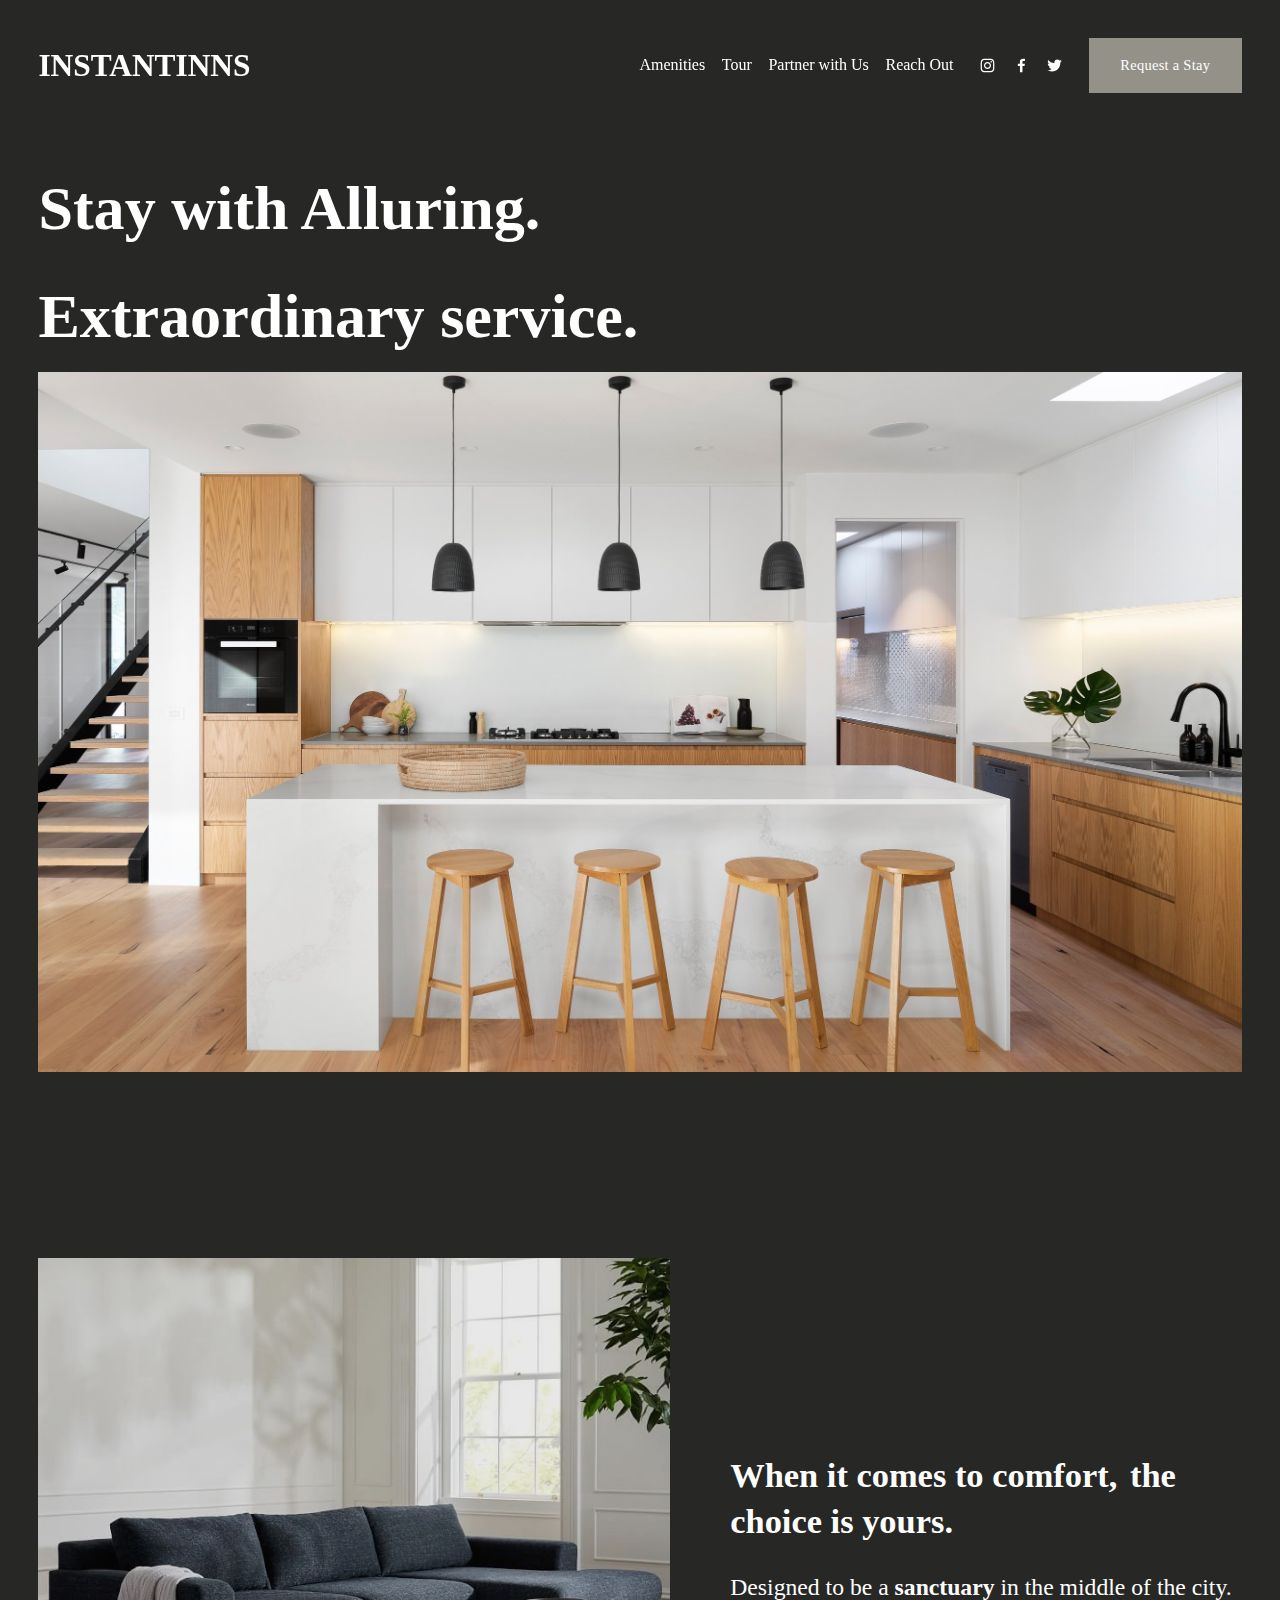
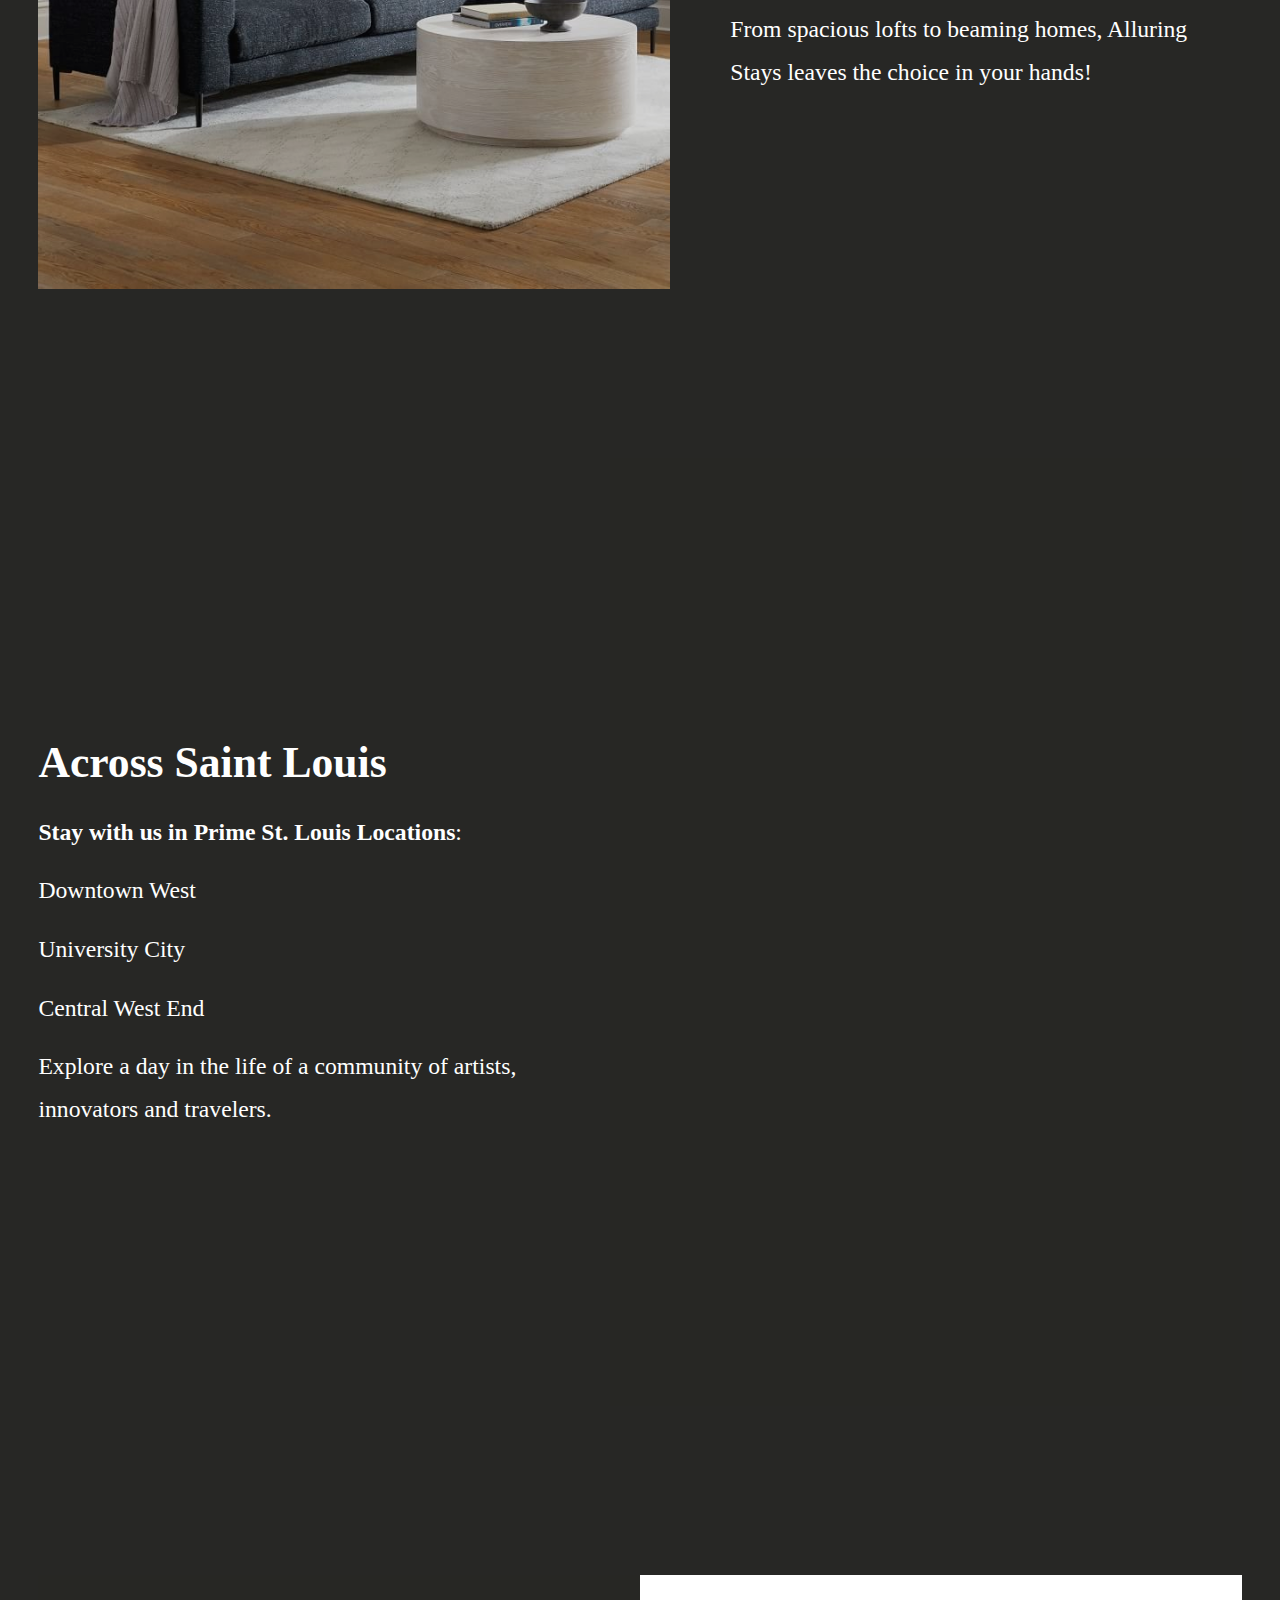
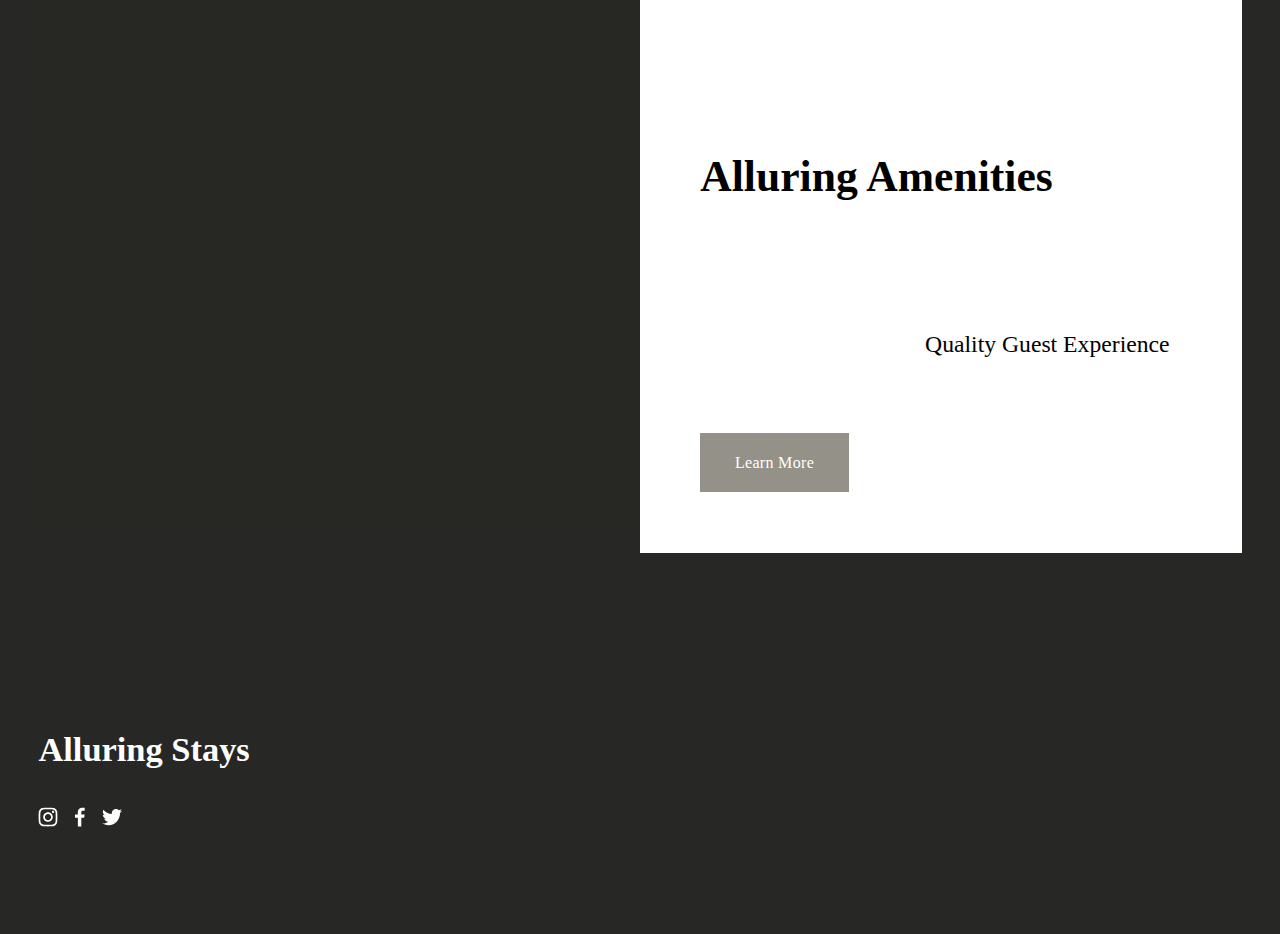
==== commit b56b898b: "first commit1" ====
--- a/index.html
+++ b/index.html
@@ -13,20 +13,20 @@
     <!--<base href="">-->
     <!-- Removed by WebCopy -->
     <meta charset="utf-8" />
-    <title>Stay Alluring</title>
+    <title>INSTANTINNS</title>
     <meta
       http-equiv="Accept-CH"
       content="Sec-CH-UA-Platform-Version, Sec-CH-UA-Model"
     />
     <link rel="icon" type="image/x-icon" href="universal/default-favicon.ico" />
     <link rel="canonical" href="index.htm" />
-    <meta property="og:site_name" content="Stay Alluring" />
-    <meta property="og:title" content="Stay Alluring" />
+    <meta property="og:site_name" content="INSTANTINNS" />
+    <meta property="og:title" content="INSTANTINNS" />
     <meta property="og:url" content="https://www.stayalluring.com" />
     <meta property="og:type" content="website" />
-    <meta itemprop="name" content="Stay Alluring" />
+    <meta itemprop="name" content="INSTANTINNS" />
     <meta itemprop="url" content="https://www.stayalluring.com" />
-    <meta name="twitter:title" content="Stay Alluring" />
+    <meta name="twitter:title" content="INSTANTINNS" />
     <meta name="twitter:url" content="https://www.stayalluring.com" />
     <meta name="twitter:card" content="summary" />
     <meta name="description" content="" />
@@ -275,8 +275,8 @@
           machineTimeZoneOffset: -25200000,
           timeZoneOffset: -25200000,
           timeZoneAbbr: "PDT",
-          siteTitle: "Stay Alluring",
-          fullSiteTitle: "Stay Alluring",
+          siteTitle: "INSTANTINNS",
+          fullSiteTitle: "INSTANTINNS",
           siteDescription: "",
           shareButtonOptions: {
             4: true,
@@ -646,7 +646,7 @@
     <script type="application/ld+json">
       {
         "url": "https://www.stayalluring.com",
-        "name": "Stay Alluring",
+        "name": "INSTANTINNS",
         "description": "",
         "@context": "http://schema.org",
         "@type": "WebSite"
@@ -1029,7 +1029,7 @@
                       id="site-title"
                       href="index.html"
                       data-animation-role="header-element"
-                      >Stay Alluring</a
+                      >INSTANTINNS</a
                     >
                   </div>
                 </div>
@@ -1198,7 +1198,7 @@
                       id="site-title"
                       href="index.htm"
                       data-animation-role="header-element"
-                      >Stay Alluring</a
+                      >INSTANTINNS</a
                     >
                   </div>
                 </div>
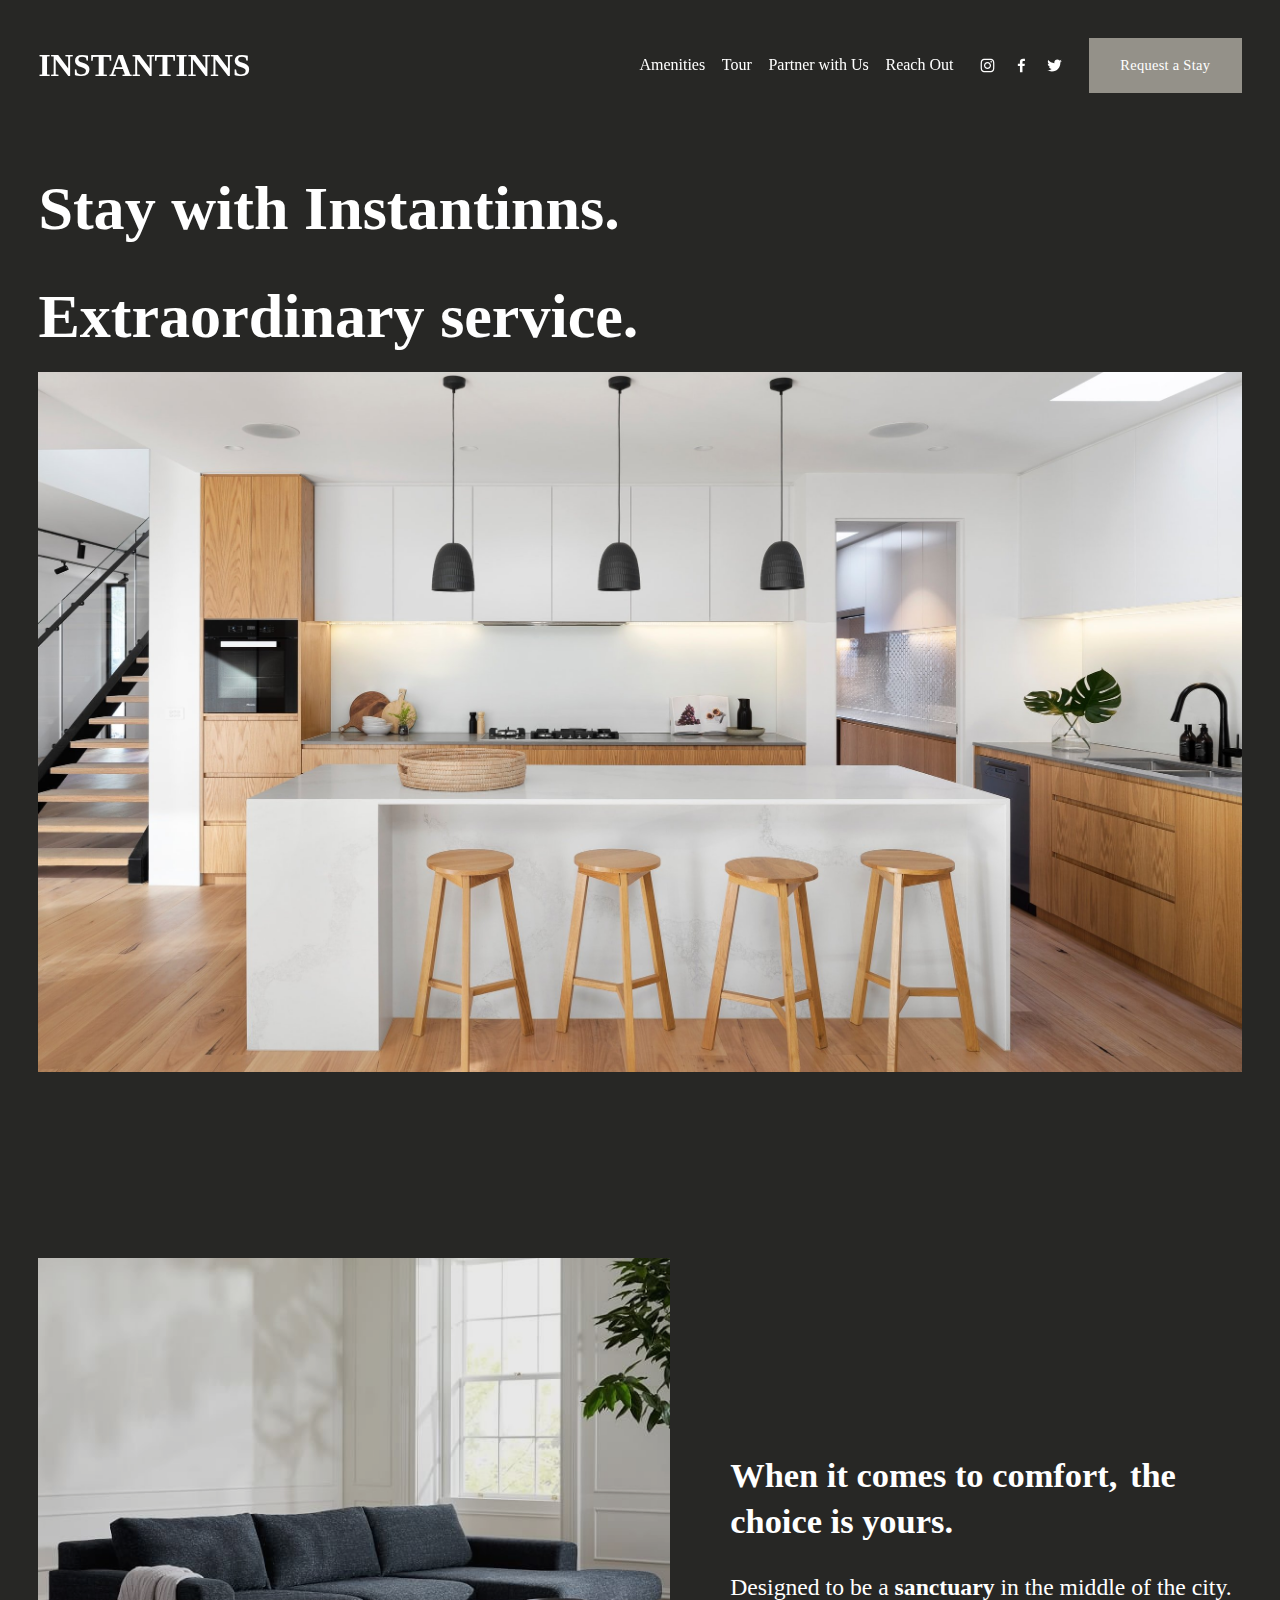
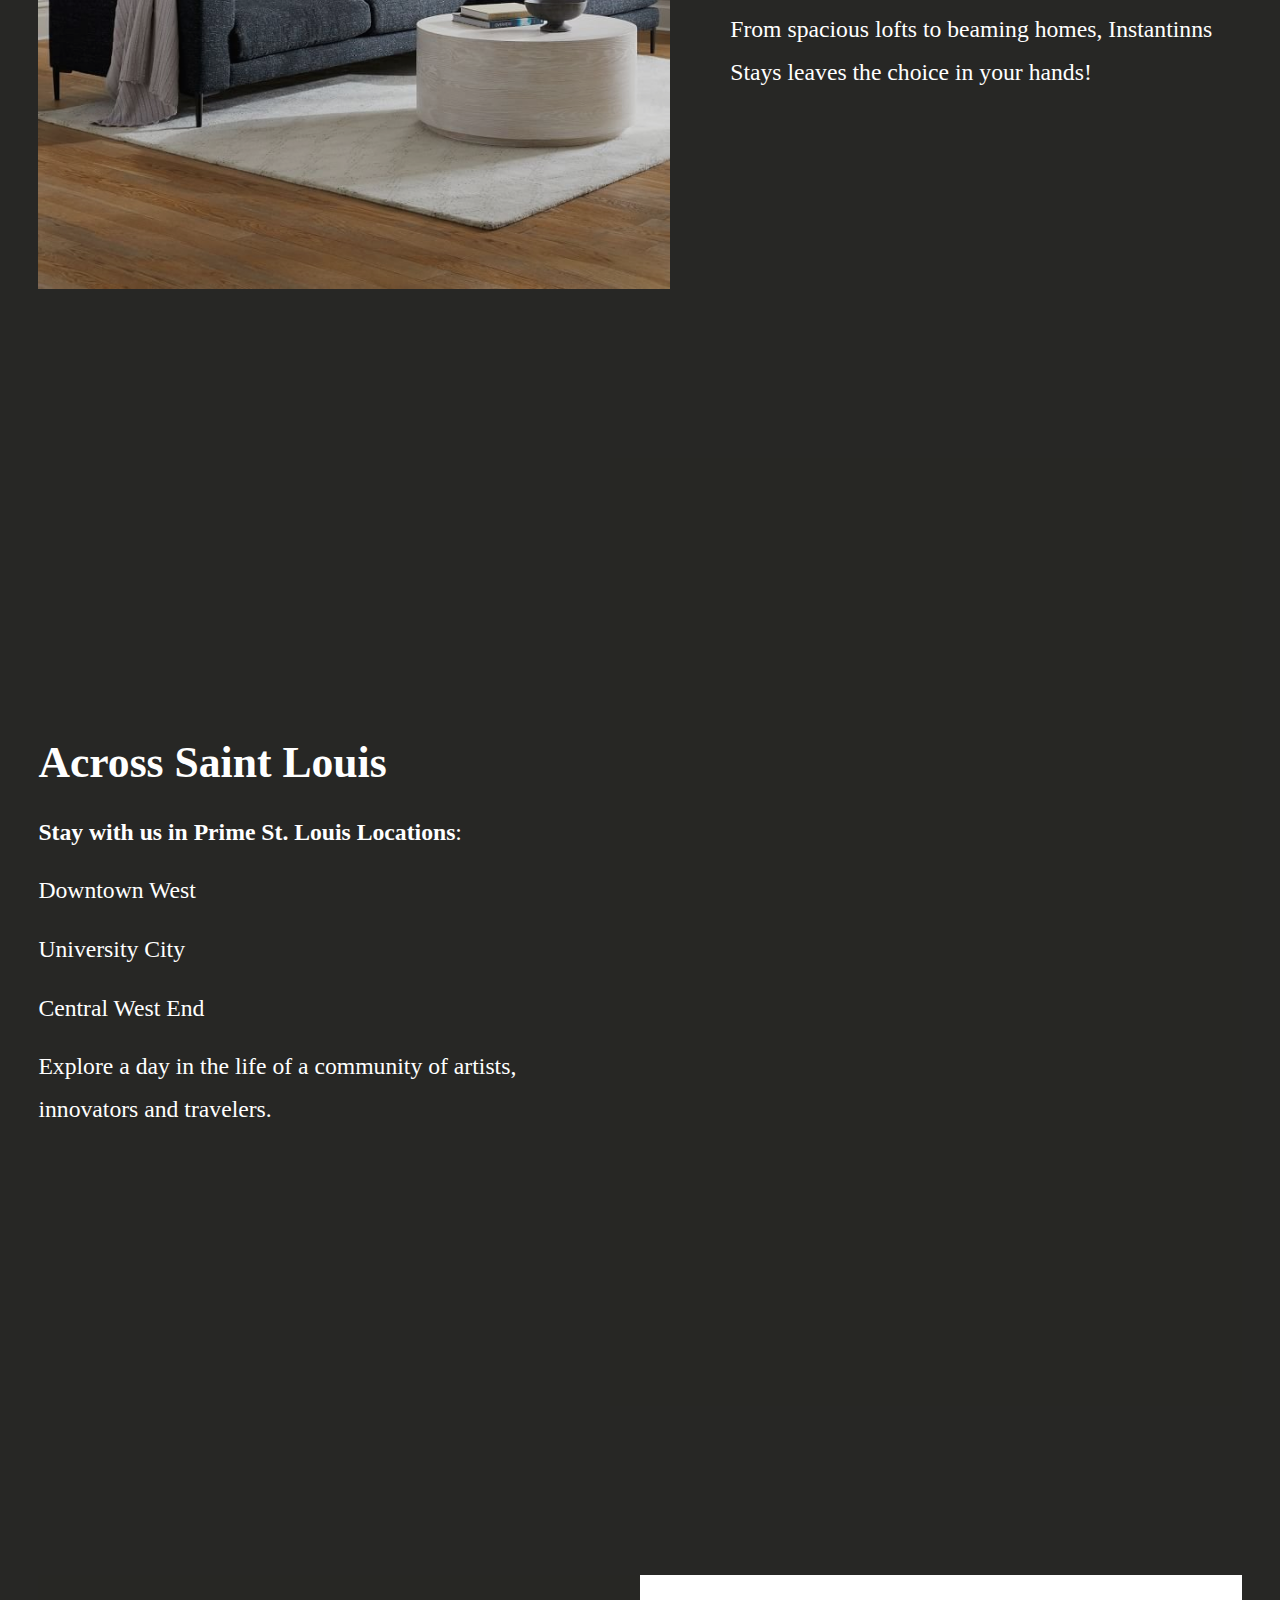
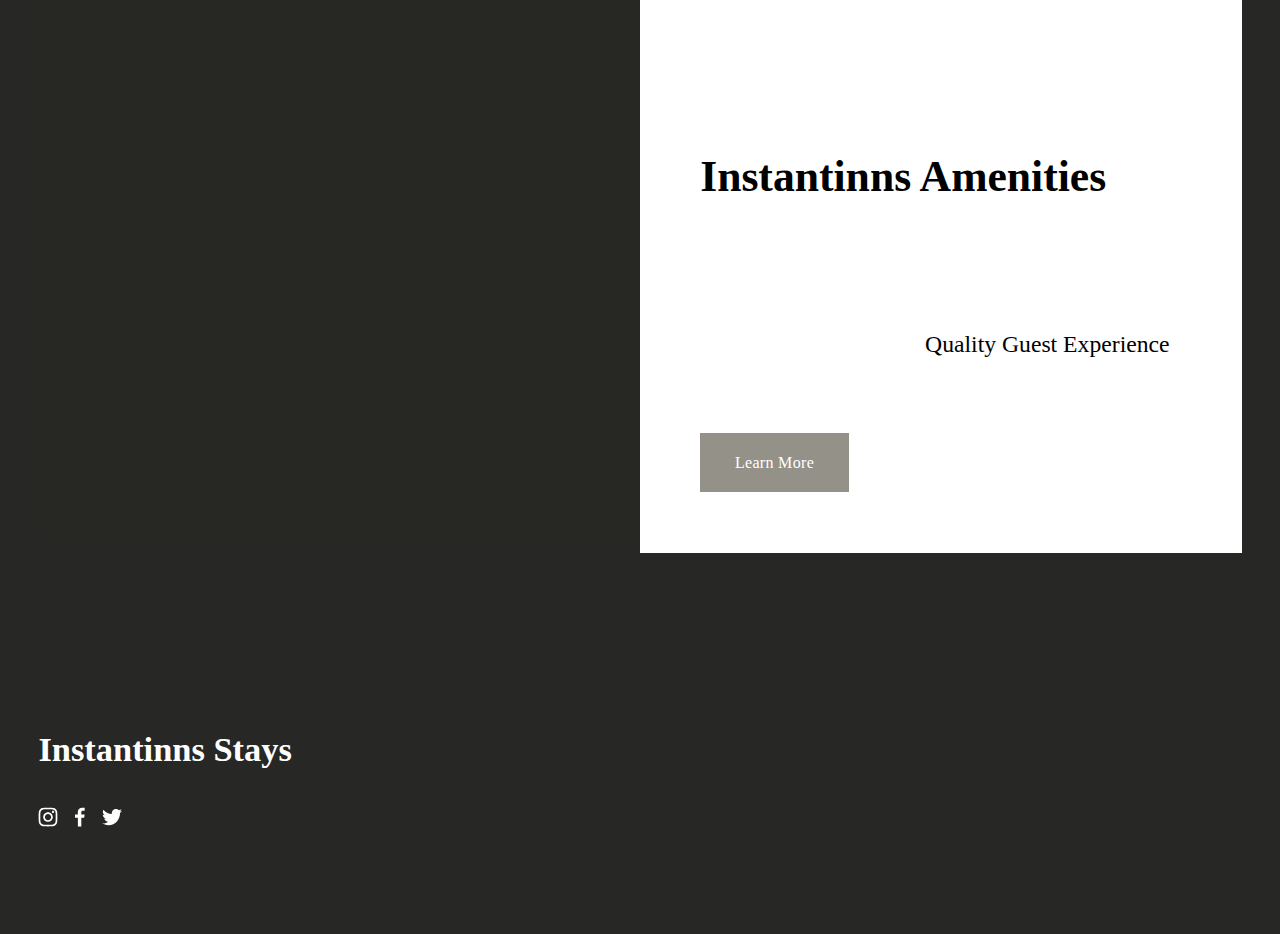
==== commit 70ce2c81: "more changes" ====
--- a/index.html
+++ b/index.html
@@ -22,12 +22,12 @@
     <link rel="canonical" href="index.htm" />
     <meta property="og:site_name" content="INSTANTINNS" />
     <meta property="og:title" content="INSTANTINNS" />
-    <meta property="og:url" content="https://www.stayalluring.com" />
+    <meta property="og:url" content="https://www.stayInstantinns.com" />
     <meta property="og:type" content="website" />
     <meta itemprop="name" content="INSTANTINNS" />
-    <meta itemprop="url" content="https://www.stayalluring.com" />
+    <meta itemprop="url" content="https://www.stayInstantinns.com" />
     <meta name="twitter:title" content="INSTANTINNS" />
-    <meta name="twitter:url" content="https://www.stayalluring.com" />
+    <meta name="twitter:url" content="https://www.stayInstantinns.com" />
     <meta name="twitter:card" content="summary" />
     <meta name="description" content="" />
     <link rel="preconnect" href="index-1.htm" />
@@ -287,10 +287,10 @@
             6: true,
             2: true,
           },
-          authenticUrl: "https://www.stayalluring.com",
+          authenticUrl: "https://www.stayInstantinns.com",
           internalUrl: "https://buffalo-octagon-pfx3.squarespace.com",
-          baseUrl: "https://www.stayalluring.com",
-          primaryDomain: "www.stayalluring.com",
+          baseUrl: "https://www.stayInstantinns.com",
+          primaryDomain: "www.stayInstantinns.com",
           sslSetting: 3,
           isHstsEnabled: true,
           socialAccounts: [
@@ -298,7 +298,7 @@
               serviceId: 64,
               screenname: "Instagram",
               addedOn: 1653192553249,
-              profileUrl: "https://www.instagram.com/alluringstays/",
+              profileUrl: "https://www.instagram.com/Instantinnsstays/",
               iconEnabled: true,
               serviceName: "instagram-unauth",
             },
@@ -645,7 +645,7 @@
     </script>
     <script type="application/ld+json">
       {
-        "url": "https://www.stayalluring.com",
+        "url": "https://www.stayInstantinns.com",
         "name": "INSTANTINNS",
         "description": "",
         "@context": "http://schema.org",
@@ -1085,7 +1085,7 @@
                 >
                   <a
                     class="icon icon--fill header-icon header-icon-border-shape-none header-icon-border-style-outline"
-                    href="https://www.instagram.com/alluringstays/"
+                    href="https://www.instagram.com/Instantinnsstays/"
                     target="_blank"
                     aria-label="Instagram"
                   >
@@ -1254,7 +1254,7 @@
                 >
                   <a
                     class="icon icon--fill header-icon header-icon-border-shape-none header-icon-border-style-outline"
-                    href="https://www.instagram.com/alluringstays/"
+                    href="https://www.instagram.com/Instantinnsstays/"
                     target="_blank"
                     aria-label="Instagram"
                   >
@@ -1658,7 +1658,7 @@
                   >
                     <a
                       class="icon icon--lg icon--fill header-icon header-icon-border-shape-none header-icon-border-style-outline"
-                      href="https://www.instagram.com/alluringstays/"
+                      href="https://www.instagram.com/Instantinnsstays/"
                       target="_blank"
                       aria-label="Instagram"
                     >
@@ -1787,7 +1787,7 @@
                             <div class="sqs-block-content">
                               <div class="sqs-html-content">
                                 <h1>
-                                  Stay with Alluring.
+                                  Stay with Instantinns.
                                 </h1>
                                 <h1>
                                   Extraordinary service.
@@ -2027,7 +2027,7 @@
                                       Designed to be a
                                       <strong>sanctuary</strong> in the middle
                                       of the city. From spacious lofts to
-                                      beaming homes, Alluring Stays leaves the
+                                      beaming homes, Instantinns Stays leaves the
                                       choice in your hands!
                                     </p>
                                   </div>
@@ -2345,7 +2345,7 @@
                                     data-animation-override=""
                                   >
                                     <h2 style="white-space: pre-wrap">
-                                      Alluring Amenities
+                                      Instantinns Amenities
                                     </h2>
                                   </div>
                                 </div>
@@ -2472,7 +2472,7 @@
                     >
                       <div class="sqs-block-content">
                         <div class="sqs-html-content">
-                          <h3 style="white-space: pre-wrap">Alluring Stays</h3>
+                          <h3 style="white-space: pre-wrap">Instantinns Stays</h3>
                         </div>
                       </div>
                     </div>
@@ -2496,7 +2496,7 @@
                           </style>
                           <nav class="sqs-svg-icon--list">
                             <a
-                              href="https://www.instagram.com/alluringstays/"
+                              href="https://www.instagram.com/Instantinnsstays/"
                               target="_blank"
                               class="sqs-svg-icon--wrapper instagram-unauth"
                               aria-label="Instagram"
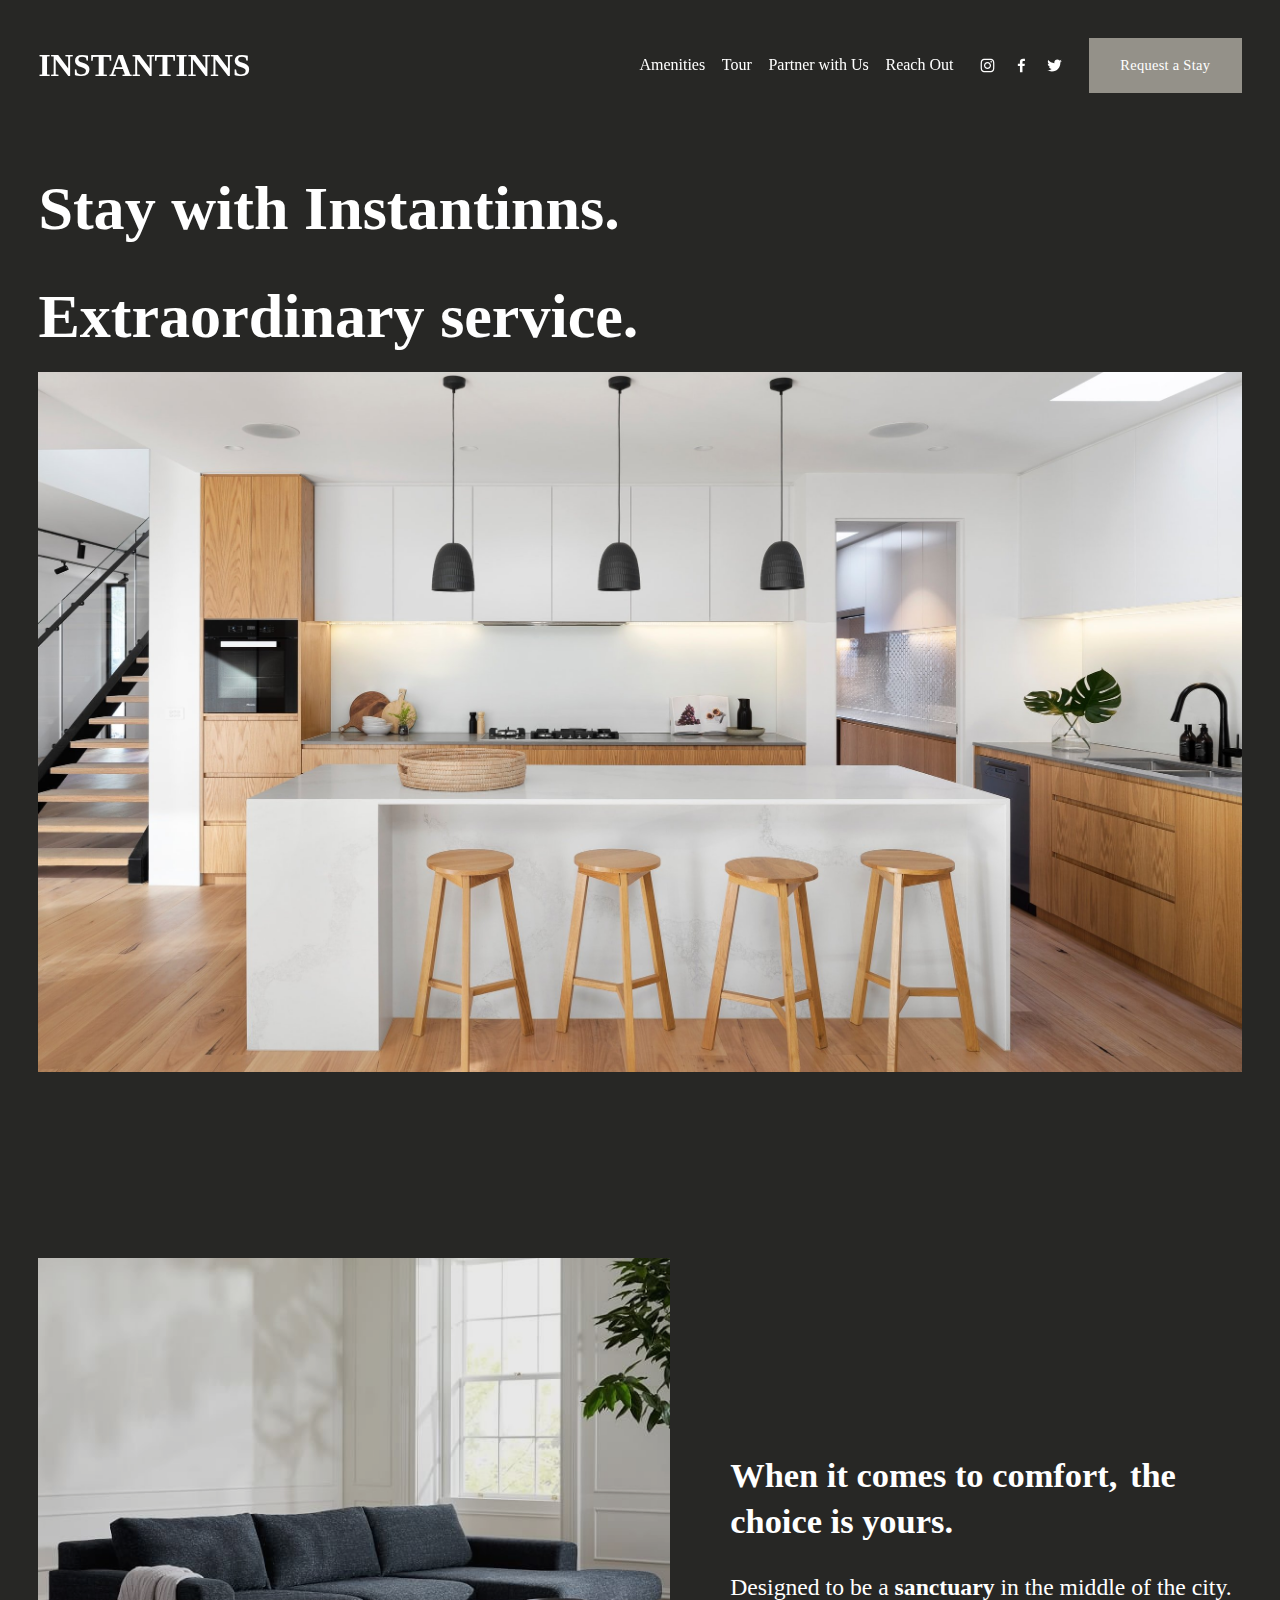
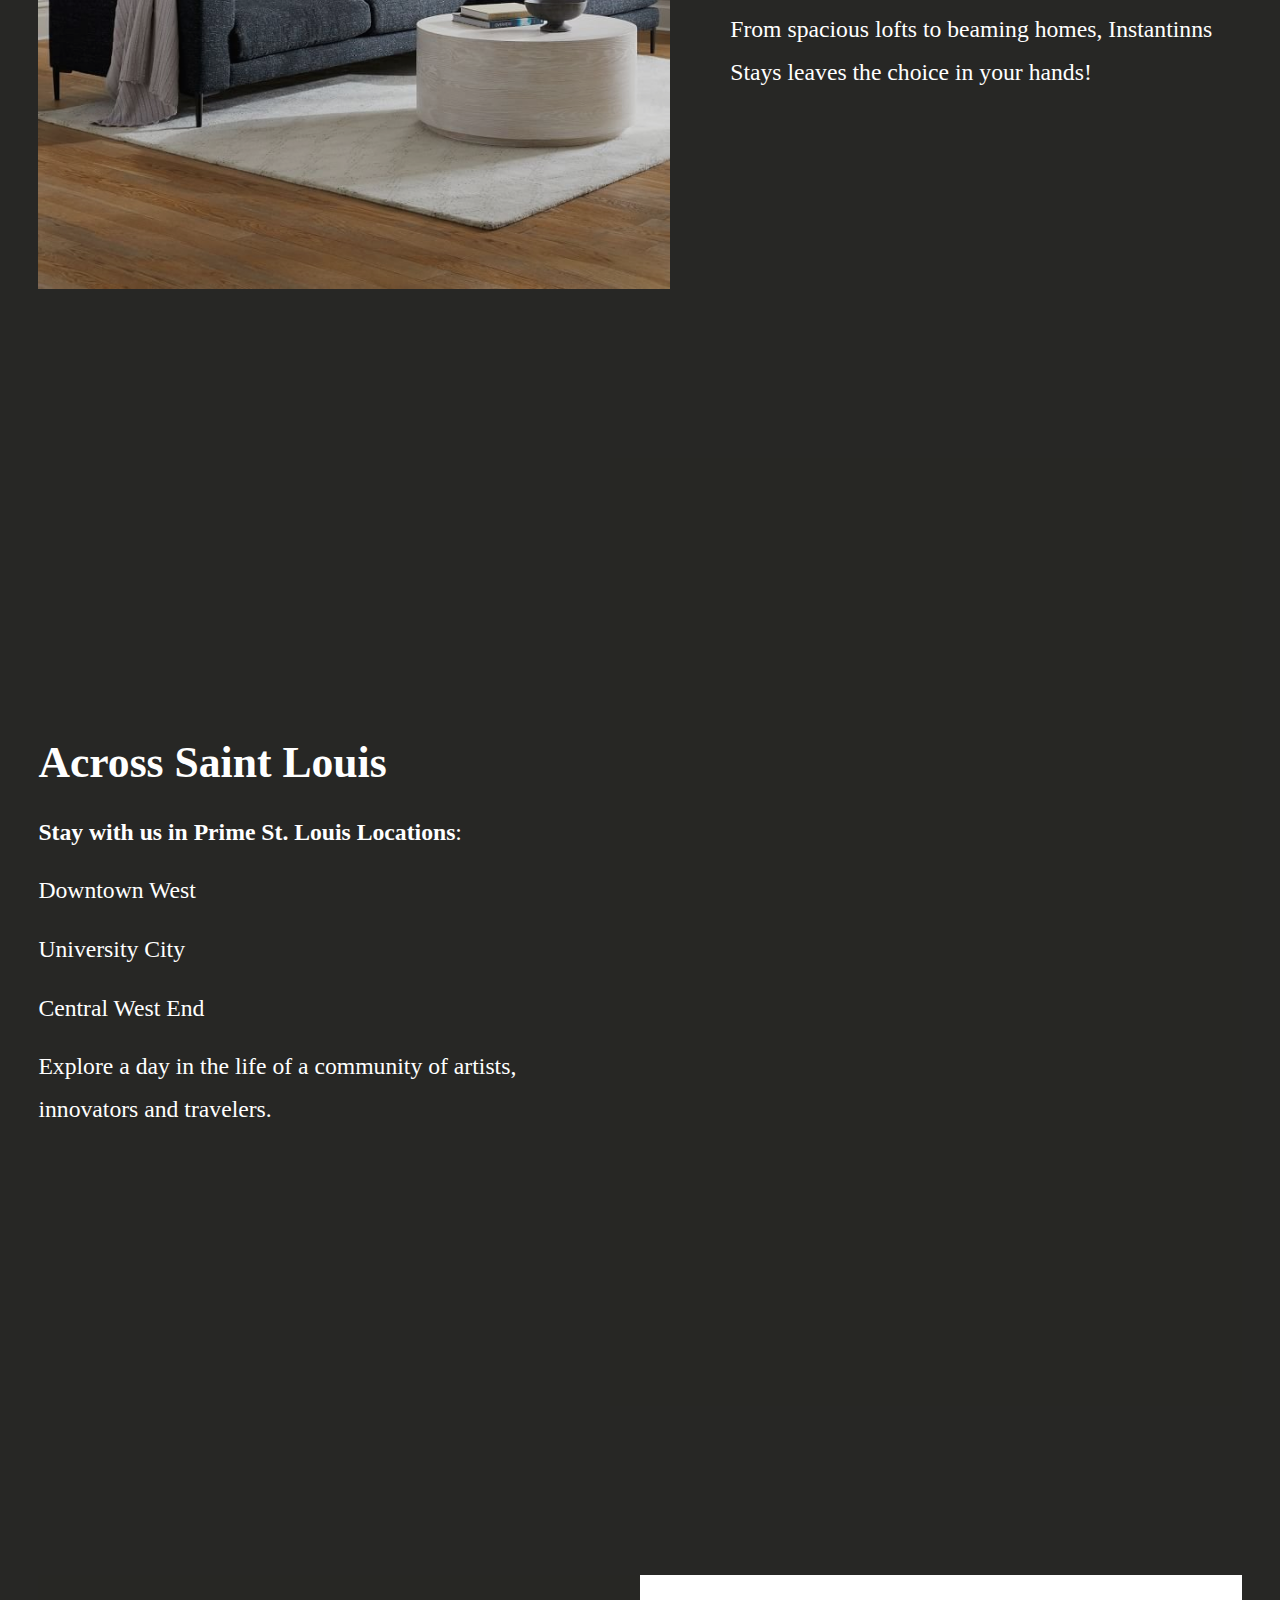
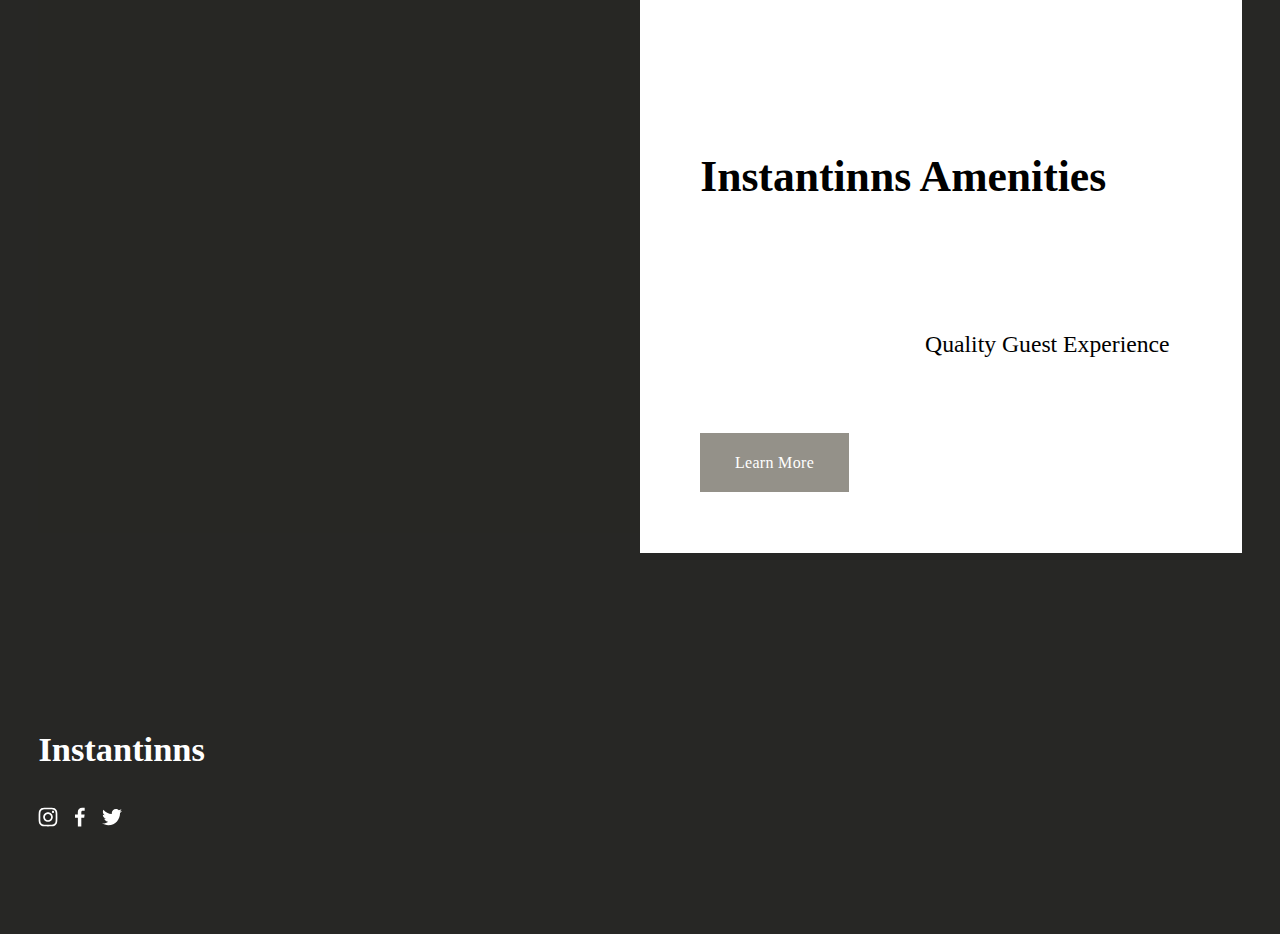
==== commit 74812b6d: "more changes1" ====
--- a/index.html
+++ b/index.html
@@ -2472,7 +2472,7 @@
                     >
                       <div class="sqs-block-content">
                         <div class="sqs-html-content">
-                          <h3 style="white-space: pre-wrap">Instantinns Stays</h3>
+                          <h3 style="white-space: pre-wrap">Instantinns</h3>
                         </div>
                       </div>
                     </div>
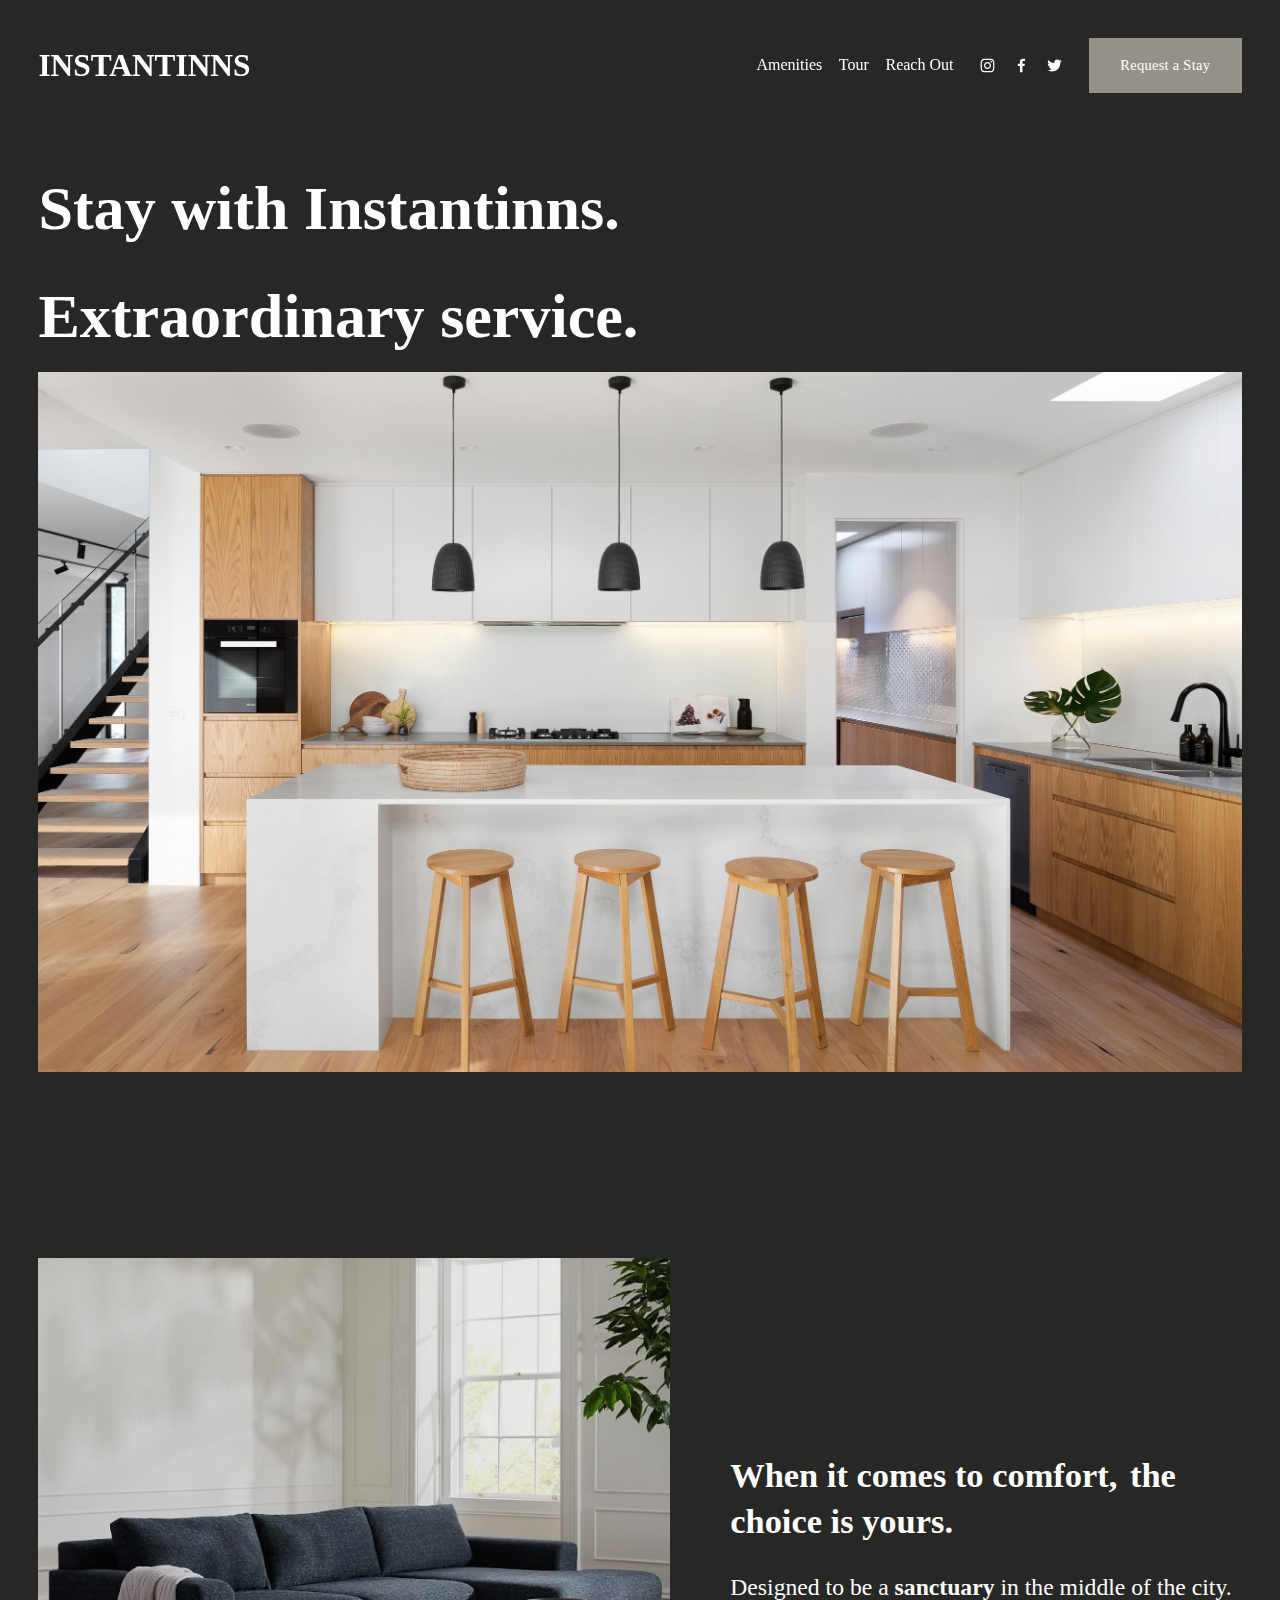
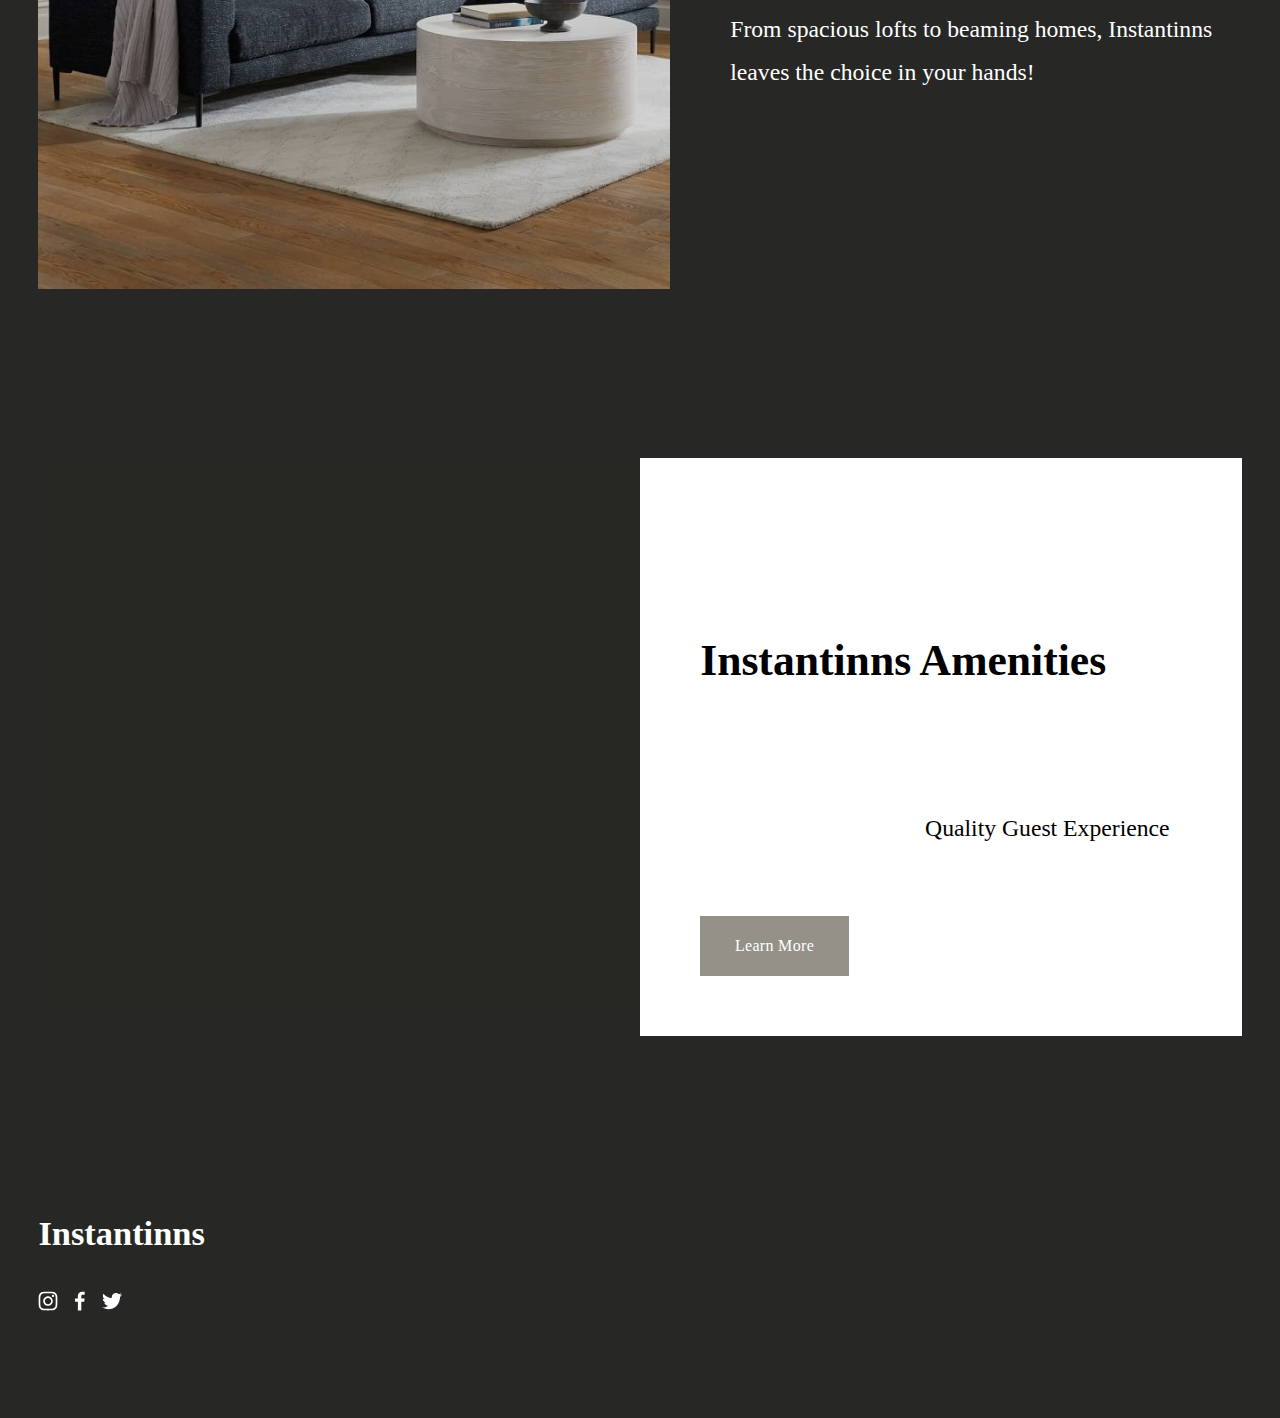
==== commit 03500168: "updates" ====
--- a/index.html
+++ b/index.html
@@ -298,7 +298,7 @@
               serviceId: 64,
               screenname: "Instagram",
               addedOn: 1653192553249,
-              profileUrl: "https://www.instagram.com/Instantinnsstays/",
+              profileUrl: "https://www.instagram.com/Instantinns/",
               iconEnabled: true,
               serviceName: "instagram-unauth",
             },
@@ -1056,14 +1056,14 @@
                         </a>
                       </div>
 
-                      <div class="header-nav-item header-nav-item--collection">
+                      <!-- <div class="header-nav-item header-nav-item--collection">
                         <a
                           href="about-1.html"
                           data-animation-role="header-element"
                         >
                           Partner with Us
                         </a>
-                      </div>
+                      </div> -->
 
                       <div class="header-nav-item header-nav-item--collection">
                         <a
@@ -1085,7 +1085,7 @@
                 >
                   <a
                     class="icon icon--fill header-icon header-icon-border-shape-none header-icon-border-style-outline"
-                    href="https://www.instagram.com/Instantinnsstays/"
+                    href="https://www.instagram.com/Instantinns/"
                     target="_blank"
                     aria-label="Instagram"
                   >
@@ -1225,14 +1225,14 @@
                         </a>
                       </div>
 
-                      <div class="header-nav-item header-nav-item--collection">
+                      <!-- <div class="header-nav-item header-nav-item--collection">
                         <a
                           href="about-1.html"
                           data-animation-role="header-element"
                         >
                           Partner with Us
                         </a>
-                      </div>
+                      </div> -->
 
                       <div class="header-nav-item header-nav-item--collection">
                         <a
@@ -1254,7 +1254,7 @@
                 >
                   <a
                     class="icon icon--fill header-icon header-icon-border-shape-none header-icon-border-style-outline"
-                    href="https://www.instagram.com/Instantinnsstays/"
+                    href="https://www.instagram.com/Instantinns/"
                     target="_blank"
                     aria-label="Instagram"
                   >
@@ -1630,7 +1630,7 @@
                       </a>
                     </div>
 
-                    <div
+                    <!-- <div
                       class="container header-menu-nav-item header-menu-nav-item--collection"
                     >
                       <a href="about-1.html">
@@ -1638,7 +1638,7 @@
                           Partner with Us
                         </div>
                       </a>
-                    </div>
+                    </div> -->
 
                     <div
                       class="container header-menu-nav-item header-menu-nav-item--collection"
@@ -1658,7 +1658,7 @@
                   >
                     <a
                       class="icon icon--lg icon--fill header-icon header-icon-border-shape-none header-icon-border-style-outline"
-                      href="https://www.instagram.com/Instantinnsstays/"
+                      href="https://www.instagram.com/Instantinns/"
                       target="_blank"
                       aria-label="Instagram"
                     >
@@ -2027,7 +2027,7 @@
                                       Designed to be a
                                       <strong>sanctuary</strong> in the middle
                                       of the city. From spacious lofts to
-                                      beaming homes, Instantinns Stays leaves the
+                                      beaming homes, Instantinns leaves the
                                       choice in your hands!
                                     </p>
                                   </div>
@@ -2044,7 +2044,7 @@
             </div>
           </section>
 
-          <section
+          <!-- <section
             data-test="page-section"
             data-section-theme=""
             class="page-section layout-engine-section background-width--full-bleed section-height--medium content-width--wide horizontal-alignment--center vertical-alignment--middle"
@@ -2221,7 +2221,7 @@
                 </div>
               </div>
             </div>
-          </section>
+          </section> -->
 
           <section
             data-test="page-section"
@@ -2496,7 +2496,7 @@
                           </style>
                           <nav class="sqs-svg-icon--list">
                             <a
-                              href="https://www.instagram.com/Instantinnsstays/"
+                              href="https://www.instagram.com/Instantinns/"
                               target="_blank"
                               class="sqs-svg-icon--wrapper instagram-unauth"
                               aria-label="Instagram"
